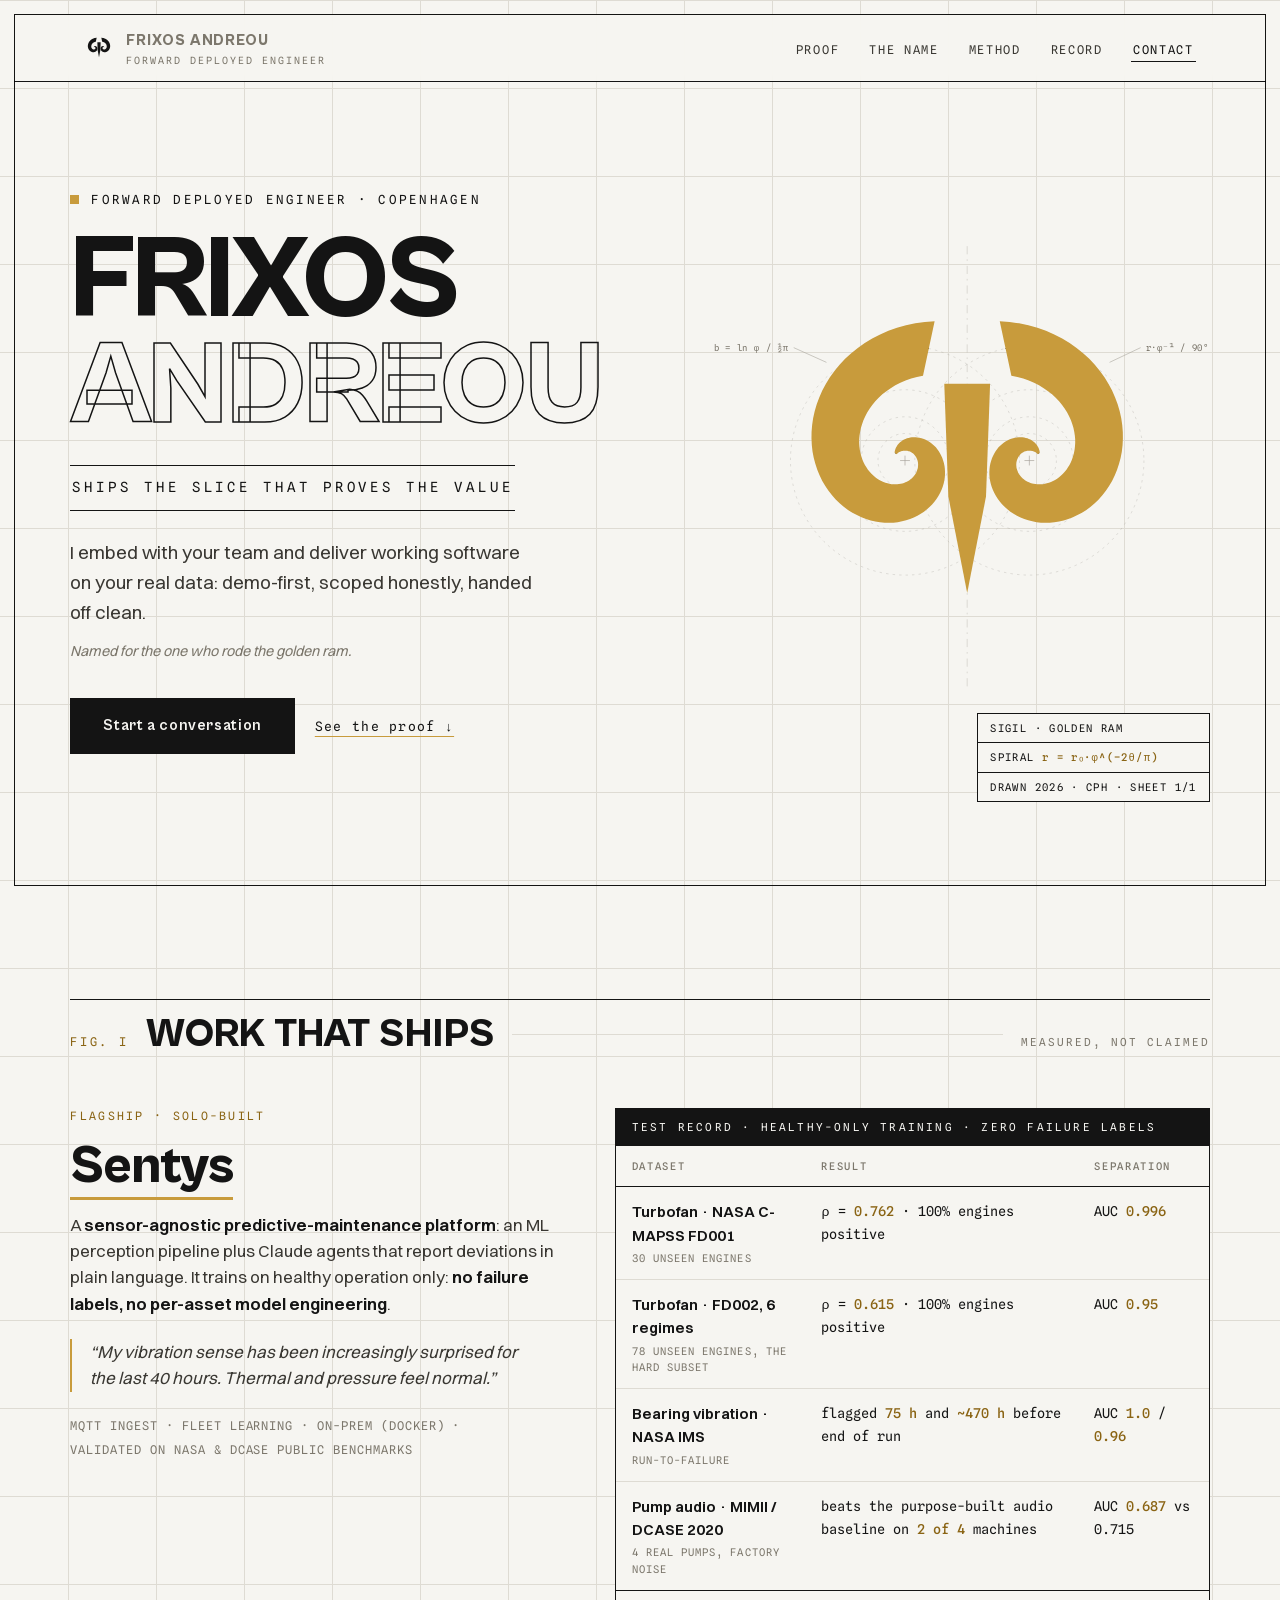
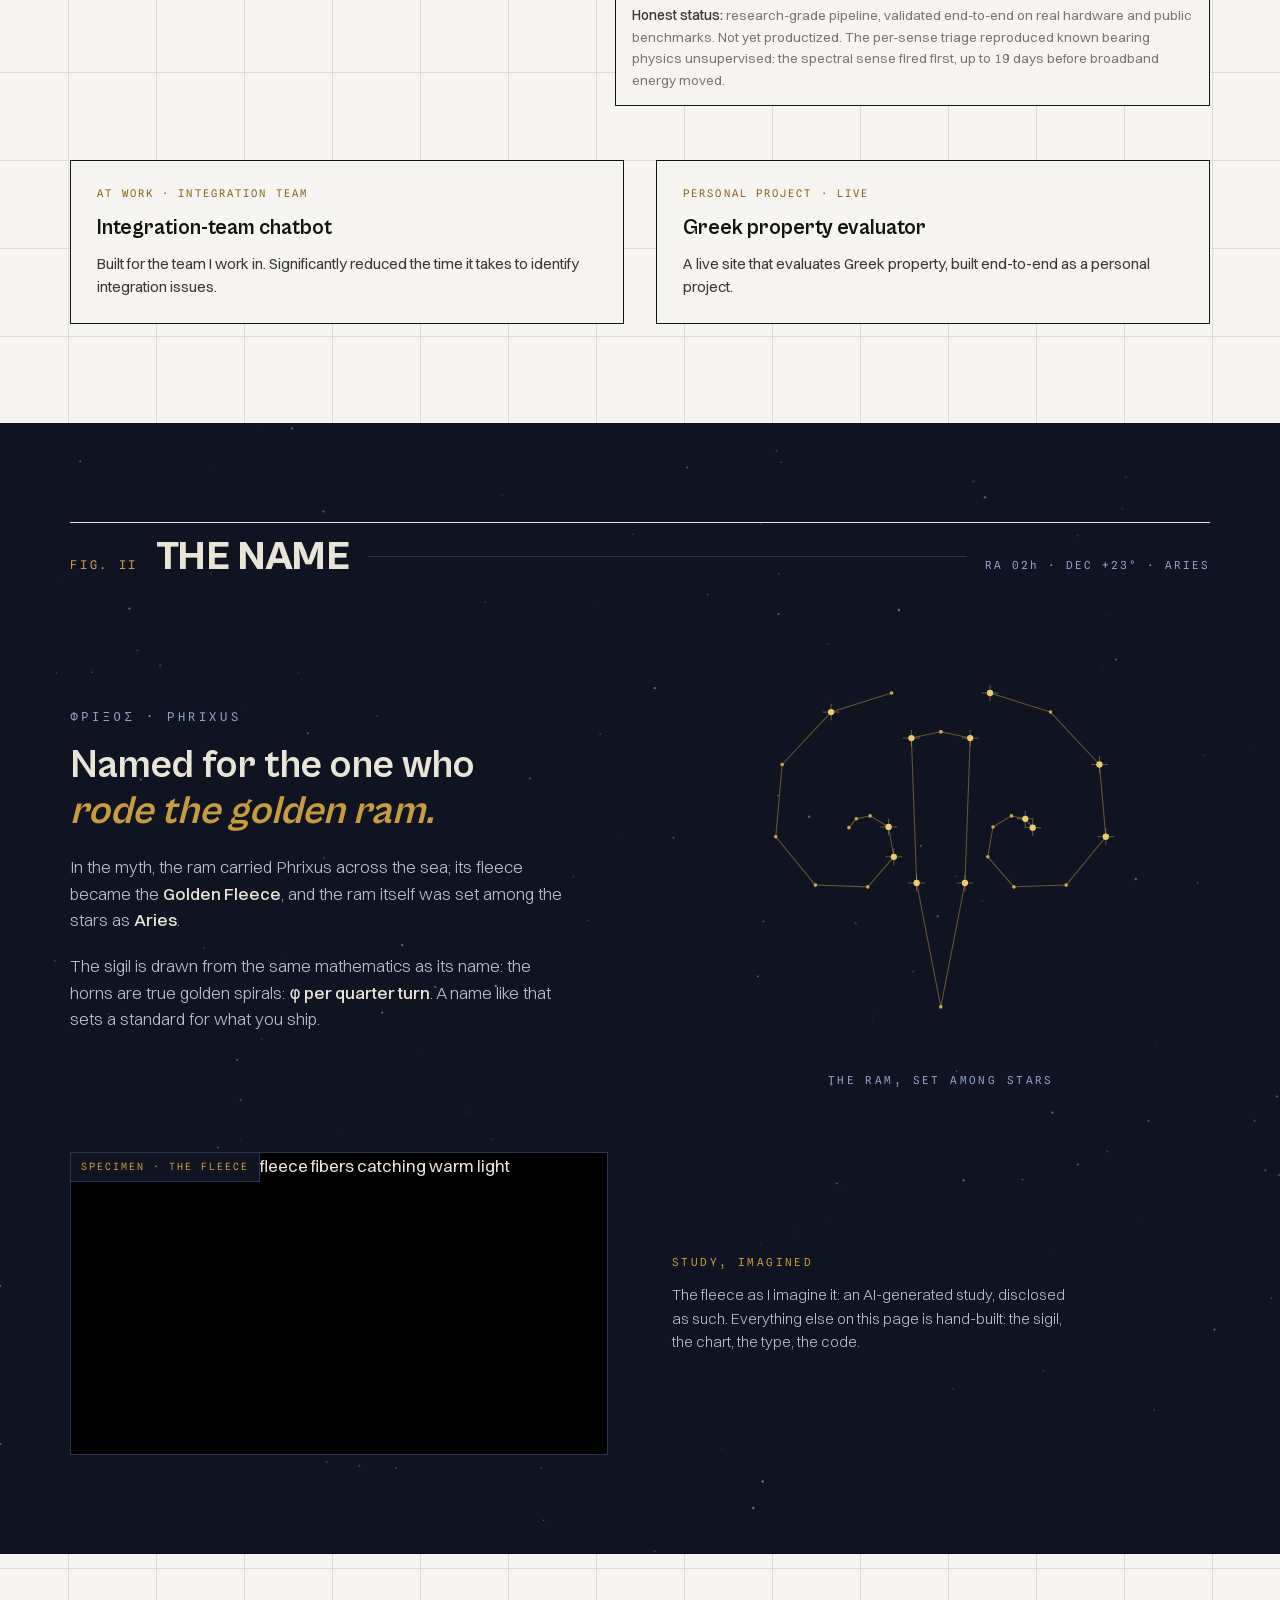
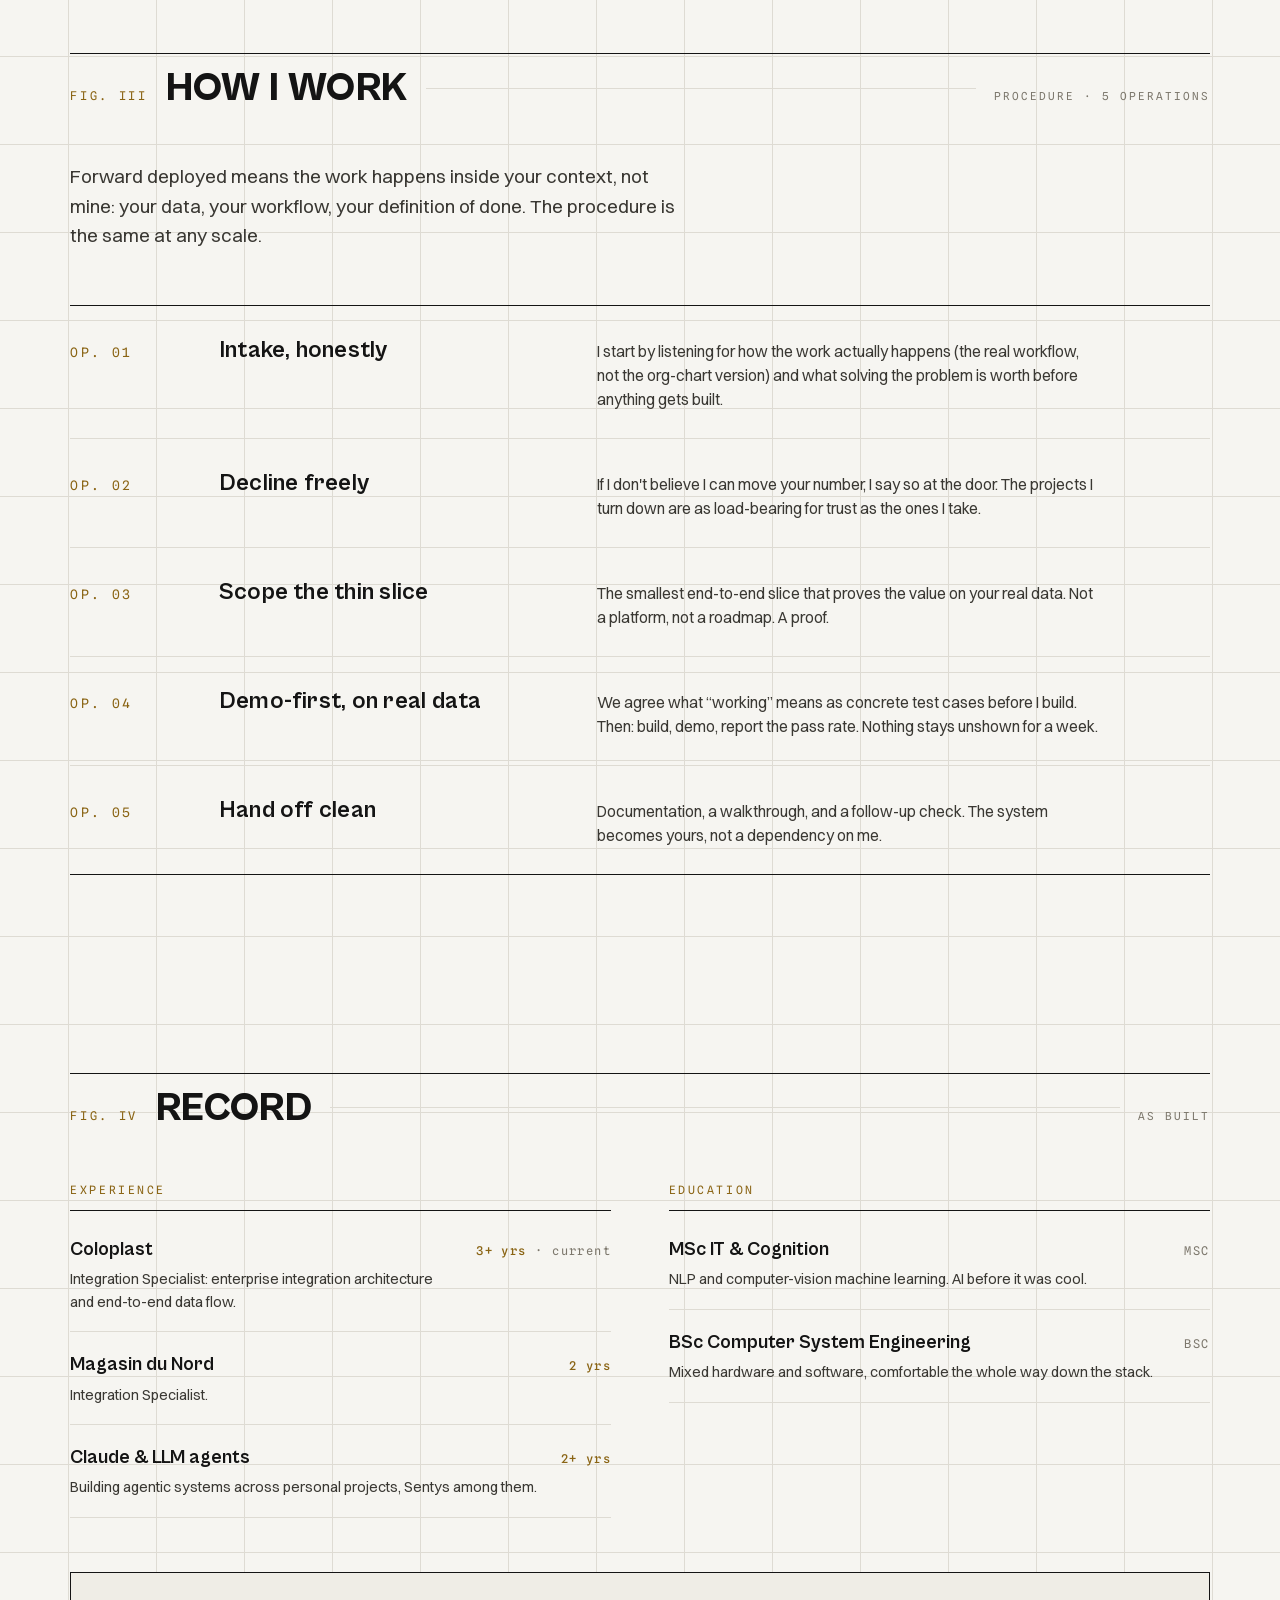
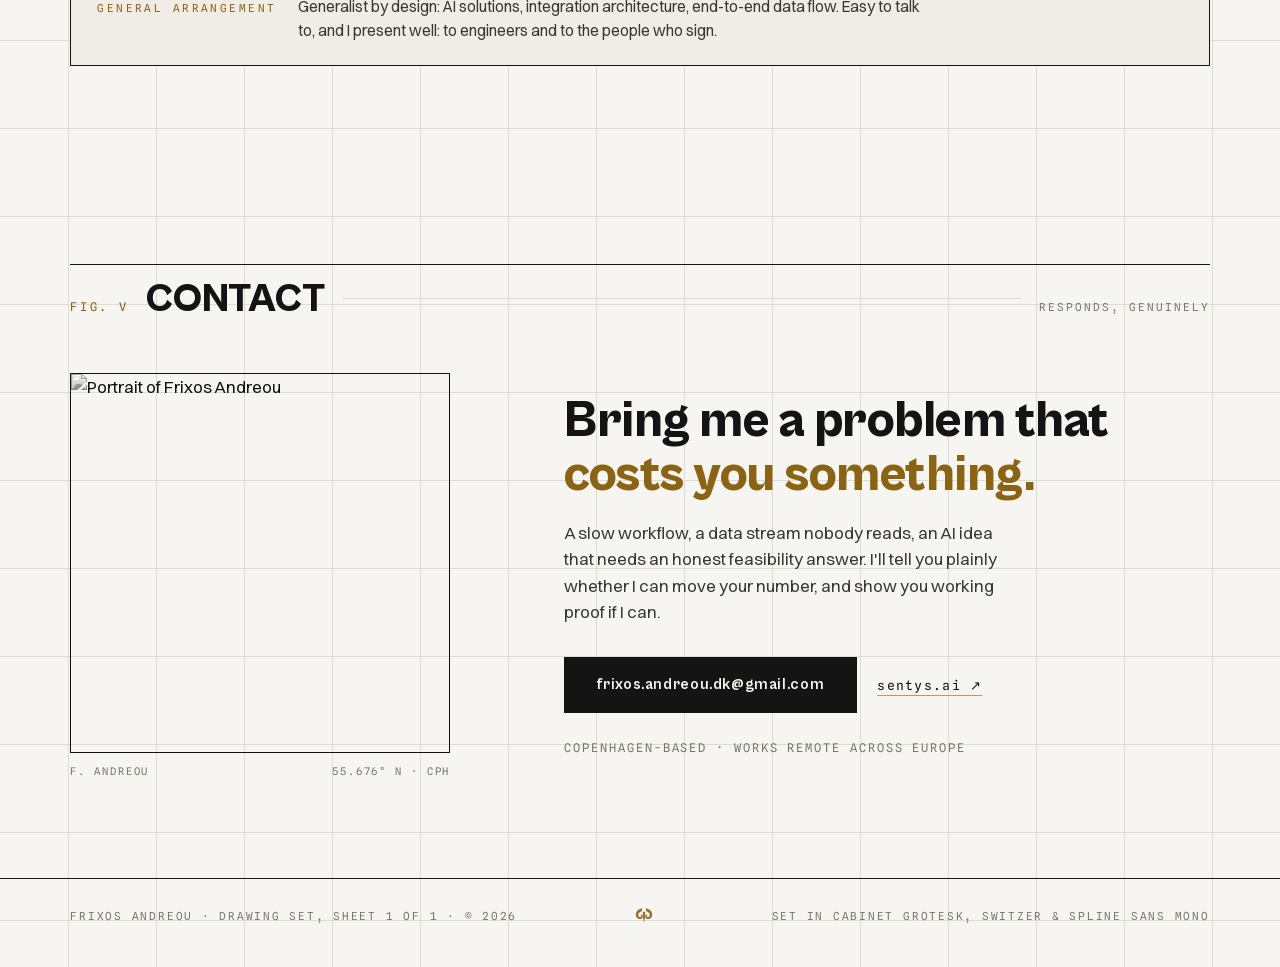
==== index.html @ 7e5d8ecc "Em-dash sweep (draftsman middots and real punctuation) + wordmark decode animation Name letters cycl" ====
<!doctype html>
<html lang="en">
<head>
<meta charset="utf-8">
<meta name="viewport" content="width=device-width, initial-scale=1">
<title>Frixos Andreou · Forward Deployed Engineer</title>
<meta name="description" content="Forward Deployed Engineer in Copenhagen. I embed with your team and ship the slice that proves the value: demo-first, on your real data. Builder of Sentys.">
<link rel="canonical" href="https://freakysauce.github.io/frixos-site-fable/">
<meta property="og:type" content="website">
<meta property="og:title" content="Frixos Andreou · Forward Deployed Engineer">
<meta property="og:description" content="I embed with your team and ship the slice that proves the value: demo-first, on your real data.">
<meta property="og:image" content="https://freakysauce.github.io/frixos-site-fable/assets/img/og.png">
<meta property="og:url" content="https://freakysauce.github.io/frixos-site-fable/">
<meta name="twitter:card" content="summary_large_image">
<meta name="theme-color" content="#F6F5F1">
<link rel="icon" href="favicon.svg" type="image/svg+xml">
<link rel="icon" href="favicon-32.png" sizes="32x32" type="image/png">
<link rel="apple-touch-icon" href="apple-touch-icon.png">
<link rel="preload" href="assets/fonts/CabinetGrotesk-Variable.woff2" as="font" type="font/woff2" crossorigin>
<link rel="preload" href="assets/fonts/Switzer-Variable.woff2" as="font" type="font/woff2" crossorigin>
<link rel="preload" href="assets/fonts/SplineSansMono-Regular.woff2" as="font" type="font/woff2" crossorigin>
<link rel="stylesheet" href="assets/css/main.css">
<script>document.documentElement.classList.add('js')</script>
<script type="application/ld+json">
{"@context":"https://schema.org","@type":"Person","name":"Frixos Andreou",
"jobTitle":"Forward Deployed Engineer","email":"mailto:frixos.andreou.dk@gmail.com",
"address":{"@type":"PostalAddress","addressLocality":"Copenhagen","addressCountry":"DK"},
"url":"https://freakysauce.github.io/frixos-site-fable/",
"sameAs":["https://sentys.ai"]}
</script>
</head>
<body class="grid-paper">
<div class="sheet-frame" aria-hidden="true"></div>

<header class="nav">
  <a class="lockup" href="#top" aria-label="Frixos Andreou, home">
    <svg viewBox="0 0 512 512" aria-hidden="true"><use href="#sigil-mark"/></svg>
    <span><b>FRIXOS ANDREOU</b><span>FORWARD DEPLOYED ENGINEER</span></span>
  </a>
  <nav aria-label="Sections">
    <ul>
      <li><a href="#proof">PROOF</a></li>
      <li><a href="#name">THE NAME</a></li>
      <li><a href="#method">METHOD</a></li>
      <li><a href="#record">RECORD</a></li>
      <li><a href="#contact">CONTACT</a></li>
    </ul>
  </nav>
</header>

<!-- reusable sigil symbol (paths injected by main.js; static fallback in noscript) -->
<svg width="0" height="0" style="position:absolute" aria-hidden="true">
  <defs><g id="sigil-mark" fill="currentColor"></g></defs>
</svg>

<main id="top">
  <!-- ============ PLATE 00 — TITLE SHEET ============ -->
  <section class="hero" aria-label="Introduction">
    <div>
      <p class="hero-eyebrow reveal"><span class="dot"></span>FORWARD DEPLOYED ENGINEER · COPENHAGEN</p>
      <h1><span class="reveal">Frixos</span><span class="outline reveal reveal-d1">Andreou</span></h1>
      <p class="tagline reveal reveal-d2">Ships the slice that proves the value</p>
      <p class="pos reveal reveal-d2">I embed with your team and deliver working software on your real data: demo-first, scoped honestly, handed off clean.</p>
      <p class="myth-line reveal reveal-d3">Named for the one who rode the golden ram.</p>
      <div class="cta-row reveal reveal-d3">
        <a class="btn" href="mailto:frixos.andreou.dk@gmail.com">Start a conversation</a>
        <a class="link-plain" href="#proof">See the proof ↓</a>
      </div>
    </div>
    <div class="hero-draw" aria-label="Construction drawing of the golden ram sigil">
      <svg id="hero-drawing" viewBox="-40 -20 592 572" role="img" aria-label="Golden ram sigil drawn from golden-ratio spirals"></svg>
      <noscript><img src="assets/brand/sigil.svg" alt="Golden ram sigil" style="width:70%;margin:0 auto;display:block"></noscript>
      <div class="titleblock" aria-hidden="true">
        <div>SIGIL · GOLDEN RAM</div>
        <div>SPIRAL <b>r = r₀·φ^(−2θ/π)</b></div>
        <div>DRAWN 2026 · CPH · SHEET 1/1</div>
      </div>
    </div>
  </section>

  <!-- ============ FIG I — PROOF ============ -->
  <section class="plate" id="proof" aria-labelledby="proof-h">
    <div class="plate-head">
      <span class="fig">FIG. I</span><h2 id="proof-h">Work that ships</h2>
      <span class="rule"></span><span class="sheetno">MEASURED, NOT CLAIMED</span>
    </div>
    <div class="case">
      <div class="reveal">
        <p class="case-kicker">FLAGSHIP · SOLO-BUILT</p>
        <p class="case-title"><a href="https://sentys.ai" rel="noopener">Sentys</a></p>
        <p class="case-desc">A <b>sensor-agnostic predictive-maintenance platform</b>: an ML perception pipeline plus Claude agents that report deviations in plain language. It trains on healthy operation only: <b>no failure labels, no per-asset model engineering</b>.</p>
        <p class="case-quote">“My vibration sense has been increasingly surprised for the last 40 hours. Thermal and pressure feel normal.”</p>
        <p class="case-meta">MQTT INGEST · FLEET LEARNING · ON-PREM (DOCKER) ·<br>VALIDATED ON NASA &amp; DCASE PUBLIC BENCHMARKS</p>
      </div>
      <div class="reveal reveal-d1">
        <div class="evidence-scroll">
        <figure class="evidence">
          <figcaption style="font-family:var(--mono);font-size:11px;letter-spacing:.2em;padding:10px 16px;background:var(--ink);color:var(--paper)">TEST RECORD · HEALTHY-ONLY TRAINING · ZERO FAILURE LABELS</figcaption>
          <table>
            <thead><tr><th scope="col">DATASET</th><th scope="col">RESULT</th><th scope="col">SEPARATION</th></tr></thead>
            <tbody>
              <tr>
                <td class="ds">Turbofan · NASA C-MAPSS FD001<small>30 UNSEEN ENGINES</small></td>
                <td class="num">ρ = <b>0.762</b> · 100% engines positive</td>
                <td class="num">AUC <b>0.996</b></td>
              </tr>
              <tr>
                <td class="ds">Turbofan · FD002, 6 regimes<small>78 UNSEEN ENGINES, THE HARD SUBSET</small></td>
                <td class="num">ρ = <b>0.615</b> · 100% engines positive</td>
                <td class="num">AUC <b>0.95</b></td>
              </tr>
              <tr>
                <td class="ds">Bearing vibration · NASA IMS<small>RUN-TO-FAILURE</small></td>
                <td class="num">flagged <b>75 h</b> and <b>~470 h</b> before end of run</td>
                <td class="num">AUC <b>1.0</b> / <b>0.96</b></td>
              </tr>
              <tr>
                <td class="ds">Pump audio · MIMII / DCASE 2020<small>4 REAL PUMPS, FACTORY NOISE</small></td>
                <td class="num">beats the purpose-built audio baseline on <b>2 of 4</b> machines</td>
                <td class="num">AUC <b>0.687</b> vs 0.715</td>
              </tr>
            </tbody>
          </table>
          <p class="evidence-foot"><b>Honest status:</b> research-grade pipeline, validated end-to-end on real hardware and public benchmarks. Not yet productized. The per-sense triage reproduced known bearing physics unsupervised: the spectral sense fired first, up to 19 days before broadband energy moved.</p>
        </figure>
        </div>
      </div>
    </div>
    <div class="proof-cards">
      <article class="pcard reveal">
        <p class="k">AT WORK · INTEGRATION TEAM</p>
        <h3>Integration-team chatbot</h3>
        <p>Built for the team I work in. Significantly reduced the time it takes to identify integration issues.</p>
      </article>
      <article class="pcard reveal reveal-d1">
        <p class="k">PERSONAL PROJECT · LIVE</p>
        <h3>Greek property evaluator</h3>
        <p>A live site that evaluates Greek property, built end-to-end as a personal project.</p>
      </article>
    </div>
  </section>

  <!-- ============ FIG II — THE NAME (dark plate) ============ -->
  <section class="plate plate-night" id="name" aria-labelledby="name-h">
    <div class="plate-head">
      <span class="fig">FIG. II</span><h2 id="name-h">The name</h2>
      <span class="rule"></span><span class="sheetno">RA 02h · DEC +23° · ARIES</span>
    </div>
    <div class="myth">
      <div class="myth-story reveal">
        <p class="gr">ΦΡΙΞΟΣ · PHRIXUS</p>
        <h3>Named for the one who <em>rode the golden ram.</em></h3>
        <p>In the myth, the ram carried Phrixus across the sea; its fleece became the <b>Golden Fleece</b>, and the ram itself was set among the stars as <b>Aries</b>.</p>
        <p>The sigil is drawn from the same mathematics as its name: the horns are true golden spirals: <b>φ per quarter turn</b>. A name like that sets a standard for what you ship.</p>
      </div>
      <div class="myth-chart reveal reveal-d1">
        <svg id="constellation" viewBox="0 56 512 404" role="img" aria-label="The ram sigil drawn as a constellation"></svg>
        <p class="cap">THE RAM, SET AMONG STARS</p>
      </div>
    </div>
    <div class="specimen">
      <div class="specimen-media reveal">
        <span class="tag">SPECIMEN · THE FLEECE</span>
        <img id="fleece-media" src="assets/img/fleece.webp" alt="Macro study of golden fleece fibers catching warm light" loading="lazy" width="1280" height="720">
      </div>
      <p class="specimen-note reveal reveal-d1"><span class="k">STUDY, IMAGINED</span>The fleece as I imagine it: an AI-generated study, disclosed as such. Everything else on this page is hand-built: the sigil, the chart, the type, the code.</p>
    </div>
  </section>

  <!-- ============ FIG III — METHOD ============ -->
  <section class="plate" id="method" aria-labelledby="method-h">
    <div class="plate-head">
      <span class="fig">FIG. III</span><h2 id="method-h">How I work</h2>
      <span class="rule"></span><span class="sheetno">PROCEDURE · 5 OPERATIONS</span>
    </div>
    <p class="method-intro reveal">Forward deployed means the work happens inside your context, not mine: your data, your workflow, your definition of done. The procedure is the same at any scale.</p>
    <ol class="steps">
      <li class="step reveal"><span class="no">OP. 01</span><h3>Intake, honestly</h3><p>I start by listening for how the work actually happens (the real workflow, not the org-chart version) and what solving the problem is worth before anything gets built.</p></li>
      <li class="step reveal"><span class="no">OP. 02</span><h3>Decline freely</h3><p>If I don't believe I can move your number, I say so at the door. The projects I turn down are as load-bearing for trust as the ones I take.</p></li>
      <li class="step reveal"><span class="no">OP. 03</span><h3>Scope the thin slice</h3><p>The smallest end-to-end slice that proves the value on your real data. Not a platform, not a roadmap. A proof.</p></li>
      <li class="step reveal"><span class="no">OP. 04</span><h3>Demo-first, on real data</h3><p>We agree what “working” means as concrete test cases before I build. Then: build, demo, report the pass rate. Nothing stays unshown for a week.</p></li>
      <li class="step reveal"><span class="no">OP. 05</span><h3>Hand off clean</h3><p>Documentation, a walkthrough, and a follow-up check. The system becomes yours, not a dependency on me.</p></li>
    </ol>
  </section>

  <!-- ============ FIG IV — RECORD ============ -->
  <section class="plate" id="record" aria-labelledby="record-h">
    <div class="plate-head">
      <span class="fig">FIG. IV</span><h2 id="record-h">Record</h2>
      <span class="rule"></span><span class="sheetno">AS BUILT</span>
    </div>
    <div class="record">
      <div class="rcol reveal">
        <p class="rhead">EXPERIENCE</p>
        <div class="rrow"><div><h3>Coloplast</h3><p>Integration Specialist: enterprise integration architecture and end-to-end data flow.</p></div><span class="when"><b>3+ yrs</b> · current</span></div>
        <div class="rrow"><div><h3>Magasin du Nord</h3><p>Integration Specialist.</p></div><span class="when"><b>2 yrs</b></span></div>
        <div class="rrow"><div><h3>Claude &amp; LLM agents</h3><p>Building agentic systems across personal projects, Sentys among them.</p></div><span class="when"><b>2+ yrs</b></span></div>
      </div>
      <div class="rcol reveal reveal-d1">
        <p class="rhead">EDUCATION</p>
        <div class="rrow"><div><h3>MSc IT &amp; Cognition</h3><p>NLP and computer-vision machine learning. AI before it was cool.</p></div><span class="when">MSC</span></div>
        <div class="rrow"><div><h3>BSc Computer System Engineering</h3><p>Mixed hardware and software, comfortable the whole way down the stack.</p></div><span class="when">BSC</span></div>
      </div>
    </div>
    <div class="strengths reveal">
      <span class="k">GENERAL ARRANGEMENT</span>
      <p>Generalist by design: AI solutions, integration architecture, end-to-end data flow. Easy to talk to, and I present well: to engineers and to the people who sign.</p>
    </div>
  </section>

  <!-- ============ FIG V — CONTACT ============ -->
  <section class="plate" id="contact" aria-labelledby="contact-h">
    <div class="plate-head">
      <span class="fig">FIG. V</span><h2 id="contact-h">Contact</h2>
      <span class="rule"></span><span class="sheetno">RESPONDS, GENUINELY</span>
    </div>
    <div class="contact">
      <div class="portrait reveal">
        <img src="assets/img/headshot.webp" alt="Portrait of Frixos Andreou" width="760" height="760">
        <p class="pcap"><span>F. ANDREOU</span><span>55.676° N · CPH</span></p>
      </div>
      <div class="contact-copy reveal reveal-d1">
        <h3>Bring me a problem that <em>costs you something.</em></h3>
        <p class="sub">A slow workflow, a data stream nobody reads, an AI idea that needs an honest feasibility answer. I'll tell you plainly whether I can move your number, and show you working proof if I can.</p>
        <div class="cta-row">
          <a class="btn" href="mailto:frixos.andreou.dk@gmail.com">frixos.andreou.dk@gmail.com</a>
          <a class="link-plain" href="https://sentys.ai" rel="noopener">sentys.ai ↗</a>
        </div>
        <p class="loc">COPENHAGEN-BASED · WORKS REMOTE ACROSS EUROPE</p>
      </div>
    </div>
  </section>
</main>

<footer>
  <p class="fm">FRIXOS ANDREOU · DRAWING SET, SHEET 1 OF 1 · © 2026</p>
  <svg viewBox="0 0 512 512" aria-hidden="true" style="color:var(--gold-deep)"><use href="#sigil-mark"/></svg>
  <p class="fm">SET IN CABINET GROTESK, SWITZER &amp; SPLINE SANS MONO</p>
</footer>

<script src="assets/js/main.js" defer></script>
</body>
</html>
---- assets/css/main.css ----
/* FRIXOS ANDREOU — drawing-set design system
   Paper/ink/gold. Cabinet Grotesk display, Switzer body, Spline Sans Mono data. */

@font-face{font-family:'Cabinet Grotesk';src:url('../fonts/CabinetGrotesk-Variable.woff2') format('woff2');font-weight:100 900;font-display:swap}
@font-face{font-family:'Switzer';src:url('../fonts/Switzer-Variable.woff2') format('woff2');font-weight:100 900;font-display:swap}
@font-face{font-family:'Spline Sans Mono';src:url('../fonts/SplineSansMono-Regular.woff2') format('woff2');font-weight:400;font-display:swap}
@font-face{font-family:'Spline Sans Mono';src:url('../fonts/SplineSansMono-Medium.woff2') format('woff2');font-weight:500;font-display:swap}

:root{
  --paper:#F6F5F1; --paper-2:#EFEDE6; --ink:#141414; --ink-2:#3A3833;
  --muted:#7C776C; --gold:#C89B3C; --gold-deep:#8A6414; --hair:#DEDBD3;
  --night:#0F1322; --night-2:#171D33; --starlight:#E8E4D8; --night-label:#8FA3C7;
  --mono:'Spline Sans Mono',ui-monospace,monospace;
  --disp:'Cabinet Grotesk',sans-serif;
  --body:'Switzer',system-ui,sans-serif;
  --frame:14px;
  --gutter:clamp(22px,5.5vw,96px);
}
*{margin:0;padding:0;box-sizing:border-box}
section[id]{scroll-margin-top:84px}
html{scroll-behavior:smooth}
@media (prefers-reduced-motion:reduce){html{scroll-behavior:auto}}
body{
  background:var(--paper);color:var(--ink);font-family:var(--body);
  font-size:17px;line-height:1.55;-webkit-font-smoothing:antialiased;
}
::selection{background:var(--gold);color:var(--ink)}
:focus-visible{outline:2px solid var(--gold-deep);outline-offset:3px}

/* drawing-sheet frame */
.sheet-frame{position:fixed;inset:var(--frame);border:1px solid var(--ink);pointer-events:none;z-index:60;mix-blend-mode:multiply}
@media (max-width:720px){:root{--frame:8px}}

/* drafting grid on paper */
.grid-paper{
  background-image:linear-gradient(var(--hair) 1px,transparent 1px),
                   linear-gradient(90deg,var(--hair) 1px,transparent 1px);
  background-size:88px 88px;background-position:center top;
}

/* ---------- nav ---------- */
.nav{
  position:fixed;top:var(--frame);left:var(--frame);right:var(--frame);z-index:50;
  display:flex;align-items:center;justify-content:space-between;
  padding:14px var(--gutter) 12px;
  background:color-mix(in srgb,var(--paper) 88%,transparent);
  backdrop-filter:blur(8px);border-bottom:1px solid var(--ink);
}
.nav .lockup{display:flex;align-items:center;gap:12px;text-decoration:none;color:var(--ink)}
.nav .lockup svg{width:30px;height:30px;flex:none}
.nav .lockup b{font-family:var(--disp);font-weight:800;font-size:15px;letter-spacing:.06em}
.nav .lockup span{font-family:var(--mono);font-size:10px;letter-spacing:.2em;color:var(--muted);display:block;margin-top:1px}
.nav ul{display:flex;gap:26px;list-style:none}
.nav ul a{font-family:var(--mono);font-size:12px;letter-spacing:.14em;text-decoration:none;color:var(--ink-2);padding:4px 2px;border-bottom:1px solid transparent}
.nav ul a:hover,.nav ul a:focus-visible{color:var(--ink);border-bottom-color:var(--gold)}
.nav ul a[aria-current="true"]{color:var(--ink);border-bottom-color:var(--ink)}
@media (max-width:880px){.nav ul{display:none}}

/* ---------- plates (sections) ---------- */
.plate{position:relative;padding:clamp(72px,11vh,120px) var(--gutter)}
.plate-head{display:flex;align-items:baseline;gap:18px;border-top:1px solid var(--ink);padding-top:14px;margin-bottom:clamp(36px,6vh,64px)}
.plate-head .fig{font-family:var(--mono);font-size:12px;letter-spacing:.22em;color:var(--gold-deep);white-space:nowrap}
.plate-head h2{font-family:var(--disp);font-weight:800;text-transform:uppercase;font-size:clamp(24px,3.4vw,40px);letter-spacing:.01em;line-height:1}
.plate-head .rule{flex:1;height:1px;background:var(--hair);align-self:center}
.plate-head .sheetno{font-family:var(--mono);font-size:11px;letter-spacing:.18em;color:var(--muted);white-space:nowrap}
@media (max-width:720px){.plate-head{flex-wrap:wrap;gap:10px}.plate-head .sheetno{display:none}}

/* ---------- hero ---------- */
.hero{min-height:100svh;display:grid;grid-template-columns:minmax(0,1.12fr) minmax(0,.88fr);align-items:center;
  padding:calc(70px + var(--frame)) var(--gutter) 40px;gap:clamp(16px,3vw,56px)}
.hero-eyebrow{font-family:var(--mono);font-size:clamp(10.5px,1.3vw,12.5px);letter-spacing:.18em;color:var(--ink);display:flex;gap:12px;align-items:center;flex-wrap:wrap}
.hero-eyebrow .dot{width:9px;height:9px;background:var(--gold);flex:none}
.hero h1{font-family:var(--disp);font-weight:800;text-transform:uppercase;
  font-size:clamp(54px,9.2vw,148px);line-height:.9;letter-spacing:-.015em;margin:20px 0 24px}
.hero h1>span{display:block}
.hero h1 .glyph{display:inline}
.hero h1 .glyph.cycling{color:var(--gold-deep);-webkit-text-stroke:0}
.hero h1 .outline{color:transparent;-webkit-text-stroke:1.5px var(--ink)}
@supports not (-webkit-text-stroke:1px black){.hero h1 .outline{color:var(--ink);opacity:.35}}
.hero .tagline{font-family:var(--mono);font-size:clamp(11px,1.15vw,14px);letter-spacing:.28em;text-transform:uppercase;
  border-top:1px solid var(--ink);border-bottom:1px solid var(--ink);padding:11px 2px;display:inline-block}
.hero .pos{margin-top:26px;font-size:clamp(16px,1.5vw,19px);line-height:1.6;max-width:42ch;color:var(--ink-2)}
.hero .myth-line{margin-top:12px;font-size:14.5px;font-style:italic;color:var(--muted)}
.hero .cta-row{margin-top:36px;display:flex;gap:20px;flex-wrap:wrap;align-items:center}
.btn{font-family:var(--disp);font-weight:700;font-size:15.5px;letter-spacing:.04em;text-decoration:none;
  padding:15px 32px;background:var(--ink);color:var(--paper);transition:background .2s,color .2s;border:1px solid var(--ink)}
.btn:hover,.btn:focus-visible{background:var(--gold);border-color:var(--gold);color:var(--ink)}
.link-plain{font-family:var(--mono);font-size:13px;letter-spacing:.1em;color:var(--ink);text-decoration:underline;text-underline-offset:5px;text-decoration-color:var(--gold)}
.link-plain:hover,.link-plain:focus-visible{text-decoration-thickness:2px}
.hero-draw{position:relative;height:min(74vh,660px)}
.hero-draw svg{width:100%;height:100%;overflow:visible}
.hero-draw .note{font-family:var(--mono);font-size:11px;fill:var(--muted);letter-spacing:.08em}
.titleblock{position:absolute;bottom:0;right:0;border:1px solid var(--ink);font-family:var(--mono);
  font-size:10.5px;letter-spacing:.13em;background:var(--paper)}
.titleblock div{padding:6px 12px;border-bottom:1px solid var(--ink)}
.titleblock div:last-child{border-bottom:0}
.titleblock b{font-weight:500;color:var(--gold-deep)}
@media (max-width:900px){
  .hero{grid-template-columns:1fr;grid-template-rows:auto auto;align-content:center;row-gap:8px;padding-top:calc(84px + var(--frame))}
  .hero-draw{order:-1;height:min(34svh,300px)}
  .titleblock{display:none}
  .hero h1{font-size:clamp(50px,13.5vw,84px)}
  .hero .cta-row{margin-top:28px}
}

/* ---------- proof / evidence ---------- */
.case{display:grid;grid-template-columns:minmax(0,.9fr) minmax(0,1.1fr);gap:clamp(28px,4.5vw,72px);align-items:start}
.case-title{font-family:var(--disp);font-weight:800;font-size:clamp(34px,4.2vw,54px);line-height:1;letter-spacing:-.01em}
.case-title a{color:inherit;text-decoration:none;border-bottom:3px solid var(--gold)}
.case-title a:hover,.case-title a:focus-visible{border-bottom-color:var(--ink)}
.case-kicker{font-family:var(--mono);font-size:11.5px;letter-spacing:.2em;color:var(--gold-deep);margin-bottom:14px}
.case-desc{margin-top:18px;color:var(--ink-2);max-width:52ch}
.case-desc b{color:var(--ink);font-weight:600}
.case-quote{margin-top:22px;padding-left:18px;border-left:2px solid var(--gold);font-style:italic;color:var(--ink-2);max-width:46ch}
.case-meta{margin-top:22px;font-family:var(--mono);font-size:12px;letter-spacing:.08em;color:var(--muted);line-height:2}
.evidence{border:1px solid var(--ink);background:var(--paper)}
.evidence caption{font-family:var(--mono);font-size:11px;letter-spacing:.2em;text-align:left;
  padding:10px 16px;border:1px solid var(--ink);border-bottom:0;background:var(--ink);color:var(--paper)}
.evidence table{width:100%;border-collapse:collapse;table-layout:fixed}
.evidence th:nth-child(1){width:32%}.evidence th:nth-child(2){width:46%}.evidence th:nth-child(3){width:22%}
.evidence th{font-family:var(--mono);font-weight:500;font-size:10.5px;letter-spacing:.16em;text-align:left;color:var(--muted);
  padding:12px 16px;border-bottom:1px solid var(--ink)}
.evidence td{padding:13px 16px;border-bottom:1px solid var(--hair);vertical-align:top}
.evidence tr:last-child td{border-bottom:0}
.evidence .ds{font-weight:600;font-size:15px}
.evidence .ds small{display:block;font-weight:400;font-family:var(--mono);font-size:10.5px;letter-spacing:.1em;color:var(--muted);margin-top:3px}
.evidence .num{font-family:var(--mono);font-size:13.5px;line-height:1.7}
.evidence .num b{font-weight:500;color:var(--gold-deep)}
.evidence-foot{font-size:13.5px;color:var(--muted);padding:14px 16px;border-top:1px solid var(--ink);line-height:1.6}
.evidence-foot b{color:var(--ink-2);font-weight:500}
.proof-cards{display:grid;grid-template-columns:1fr 1fr;gap:clamp(18px,2.5vw,32px);margin-top:clamp(40px,6vh,64px)}
.pcard{border:1px solid var(--ink);padding:24px 26px;background:var(--paper);transition:box-shadow .25s}
.pcard:hover{box-shadow:4px 4px 0 var(--gold)}
.pcard .k{font-family:var(--mono);font-size:10.5px;letter-spacing:.2em;color:var(--gold-deep)}
.pcard h3{font-family:var(--disp);font-weight:700;font-size:21px;margin:10px 0 8px}
.pcard p{font-size:15px;color:var(--ink-2)}
@media (max-width:900px){.case{grid-template-columns:minmax(0,1fr)}.proof-cards{grid-template-columns:minmax(0,1fr)}}
@media (max-width:720px){
  .evidence-scroll{overflow-x:auto;margin:0 calc(-1*var(--gutter));padding:0 var(--gutter)}
  .evidence{min-width:560px}
}

/* ---------- myth plate (dark) ---------- */
.plate-night{background:var(--night);color:var(--starlight);overflow:hidden}
.plate-night>.stars{position:absolute;inset:0;pointer-events:none}
.plate-night>*{position:relative}
.plate-night>.stars{position:absolute}
.plate-night .plate-head{border-top-color:var(--starlight)}
.plate-night .plate-head h2{color:var(--starlight)}
.plate-night .plate-head .fig{color:var(--gold)}
.plate-night .plate-head .rule{background:#2A3654}
.plate-night .plate-head .sheetno{color:var(--night-label)}
.myth{display:grid;grid-template-columns:minmax(0,1fr) minmax(0,1fr);gap:clamp(28px,5vw,80px);align-items:center}
.myth-story h3{font-family:var(--disp);font-weight:700;font-size:clamp(26px,3.2vw,40px);line-height:1.15;letter-spacing:0;max-width:18ch}
.myth-story h3 em{font-style:italic;color:var(--gold)}
.myth-story p{margin-top:20px;color:#B9BFCF;max-width:50ch;font-weight:300}
.myth-story p b{color:var(--starlight);font-weight:500}
.myth-story .gr{font-family:var(--mono);font-size:12px;letter-spacing:.3em;color:var(--night-label);margin-bottom:16px}
.myth-chart{position:relative}
.myth-chart svg{width:100%;height:auto;overflow:visible}
.myth-chart .cap{margin-top:10px;text-align:center;font-family:var(--mono);font-size:11px;letter-spacing:.22em;color:var(--night-label)}
.specimen{margin-top:clamp(40px,7vh,72px);display:grid;grid-template-columns:minmax(0,1fr) minmax(0,1fr);gap:clamp(28px,5vw,80px);align-items:center}
.specimen-media{position:relative;border:1px solid #2A3654;background:#000}
.specimen-media video,.specimen-media img{display:block;width:100%;height:auto}
.specimen-media .tag{position:absolute;top:0;left:0;font-family:var(--mono);font-size:10px;letter-spacing:.2em;
  background:var(--night);color:var(--gold);padding:6px 10px;border-right:1px solid #2A3654;border-bottom:1px solid #2A3654}
.specimen-note{font-size:15px;color:#B9BFCF;font-weight:300;max-width:44ch}
.specimen-note .k{font-family:var(--mono);font-size:11px;letter-spacing:.22em;color:var(--gold);display:block;margin-bottom:12px}
@media (max-width:900px){.myth,.specimen{grid-template-columns:minmax(0,1fr)}}

/* ---------- method ---------- */
.method-intro{max-width:56ch;color:var(--ink-2);margin-bottom:clamp(36px,6vh,60px);font-size:clamp(16px,1.5vw,19px)}
.steps{counter-reset:step;border-top:1px solid var(--ink)}
.step{display:grid;grid-template-columns:110px minmax(0,340px) minmax(0,1fr);gap:clamp(14px,3vw,48px);
  padding:26px 0;border-bottom:1px solid var(--hair);align-items:baseline}
.step:last-child{border-bottom:1px solid var(--ink)}
.step .no{font-family:var(--mono);font-size:13px;letter-spacing:.18em;color:var(--gold-deep)}
.step h3{font-family:var(--disp);font-weight:700;font-size:clamp(19px,2vw,24px);letter-spacing:.01em}
.step p{color:var(--ink-2);font-size:15.5px;max-width:56ch}
@media (max-width:820px){.step{grid-template-columns:64px 1fr;grid-template-rows:auto auto}.step p{grid-column:2}}

/* ---------- record ---------- */
.record{display:grid;grid-template-columns:1fr 1fr;gap:clamp(28px,4.5vw,72px)}
.rcol .rhead{font-family:var(--mono);font-size:11.5px;letter-spacing:.22em;color:var(--gold-deep);
  border-bottom:1px solid var(--ink);padding-bottom:10px;margin-bottom:6px}
.rrow{display:grid;grid-template-columns:minmax(0,1fr) auto;gap:16px;padding:18px 0;border-bottom:1px solid var(--hair);align-items:baseline}
.rrow h3{font-family:var(--disp);font-weight:700;font-size:19px}
.rrow p{font-size:14.5px;color:var(--ink-2);margin-top:4px}
.rrow .when{font-family:var(--mono);font-size:12px;letter-spacing:.12em;color:var(--muted);white-space:nowrap}
.rrow .when b{color:var(--gold-deep);font-weight:500}
.strengths{margin-top:clamp(36px,6vh,56px);border:1px solid var(--ink);padding:22px 26px;display:flex;gap:22px;align-items:baseline;flex-wrap:wrap;background:var(--paper-2)}
.strengths .k{font-family:var(--mono);font-size:11px;letter-spacing:.22em;color:var(--gold-deep);white-space:nowrap}
.strengths p{font-size:15.5px;color:var(--ink-2);max-width:70ch}
@media (max-width:820px){.record{grid-template-columns:minmax(0,1fr)}}

/* ---------- contact ---------- */
.contact{display:grid;grid-template-columns:minmax(0,.8fr) minmax(0,1.2fr);gap:clamp(28px,5vw,80px);align-items:center}
.portrait{position:relative;max-width:380px}
.portrait img{display:block;width:100%;height:auto;filter:grayscale(1) contrast(1.02);border:1px solid var(--ink)}
.portrait .pcap{font-family:var(--mono);font-size:10.5px;letter-spacing:.18em;color:var(--muted);margin-top:10px;display:flex;justify-content:space-between}
.contact-copy h3{font-family:var(--disp);font-weight:800;font-size:clamp(30px,4vw,52px);line-height:1.05;letter-spacing:-.01em;max-width:16ch}
.contact-copy h3 em{font-style:normal;color:var(--gold-deep)}
.contact-copy .sub{margin-top:18px;color:var(--ink-2);max-width:46ch}
.contact-copy .cta-row{margin-top:32px;display:flex;gap:20px;align-items:center;flex-wrap:wrap}
.contact-copy .loc{margin-top:26px;font-family:var(--mono);font-size:12px;letter-spacing:.16em;color:var(--muted)}
@media (max-width:820px){.contact{grid-template-columns:minmax(0,1fr)}.portrait{max-width:300px}}

/* ---------- footer ---------- */
footer{border-top:1px solid var(--ink);padding:26px var(--gutter) calc(26px + var(--frame));
  display:flex;justify-content:space-between;gap:18px;flex-wrap:wrap;align-items:center}
footer .fm{font-family:var(--mono);font-size:11px;letter-spacing:.16em;color:var(--muted)}
footer .fm a{color:inherit}
footer svg{width:22px;height:22px;opacity:.9}

/* ---------- reveals (JS-gated: content never hides without JS) ---------- */
@media (prefers-reduced-motion:no-preference){
  .js .reveal{opacity:0;transform:translateY(18px);transition:opacity .7s cubic-bezier(.2,.6,.2,1),transform .7s cubic-bezier(.2,.6,.2,1)}
  .js .reveal.in{opacity:1;transform:none}
  .js .reveal-d1{transition-delay:.08s}.js .reveal-d2{transition-delay:.16s}.js .reveal-d3{transition-delay:.24s}
}
/* deterministic screenshot mode (?snap): final state, no motion */
.snap *{transition:none !important;animation:none !important}
.snap .reveal{opacity:1 !important;transform:none !important}

/* small-screen typography discipline */
@media (max-width:480px){
  .hero .tagline{letter-spacing:.16em;font-size:10.5px}
  .hero-eyebrow{letter-spacing:.14em}
  .hero-draw .note{display:none}
  .nav .lockup span span{display:none}
}
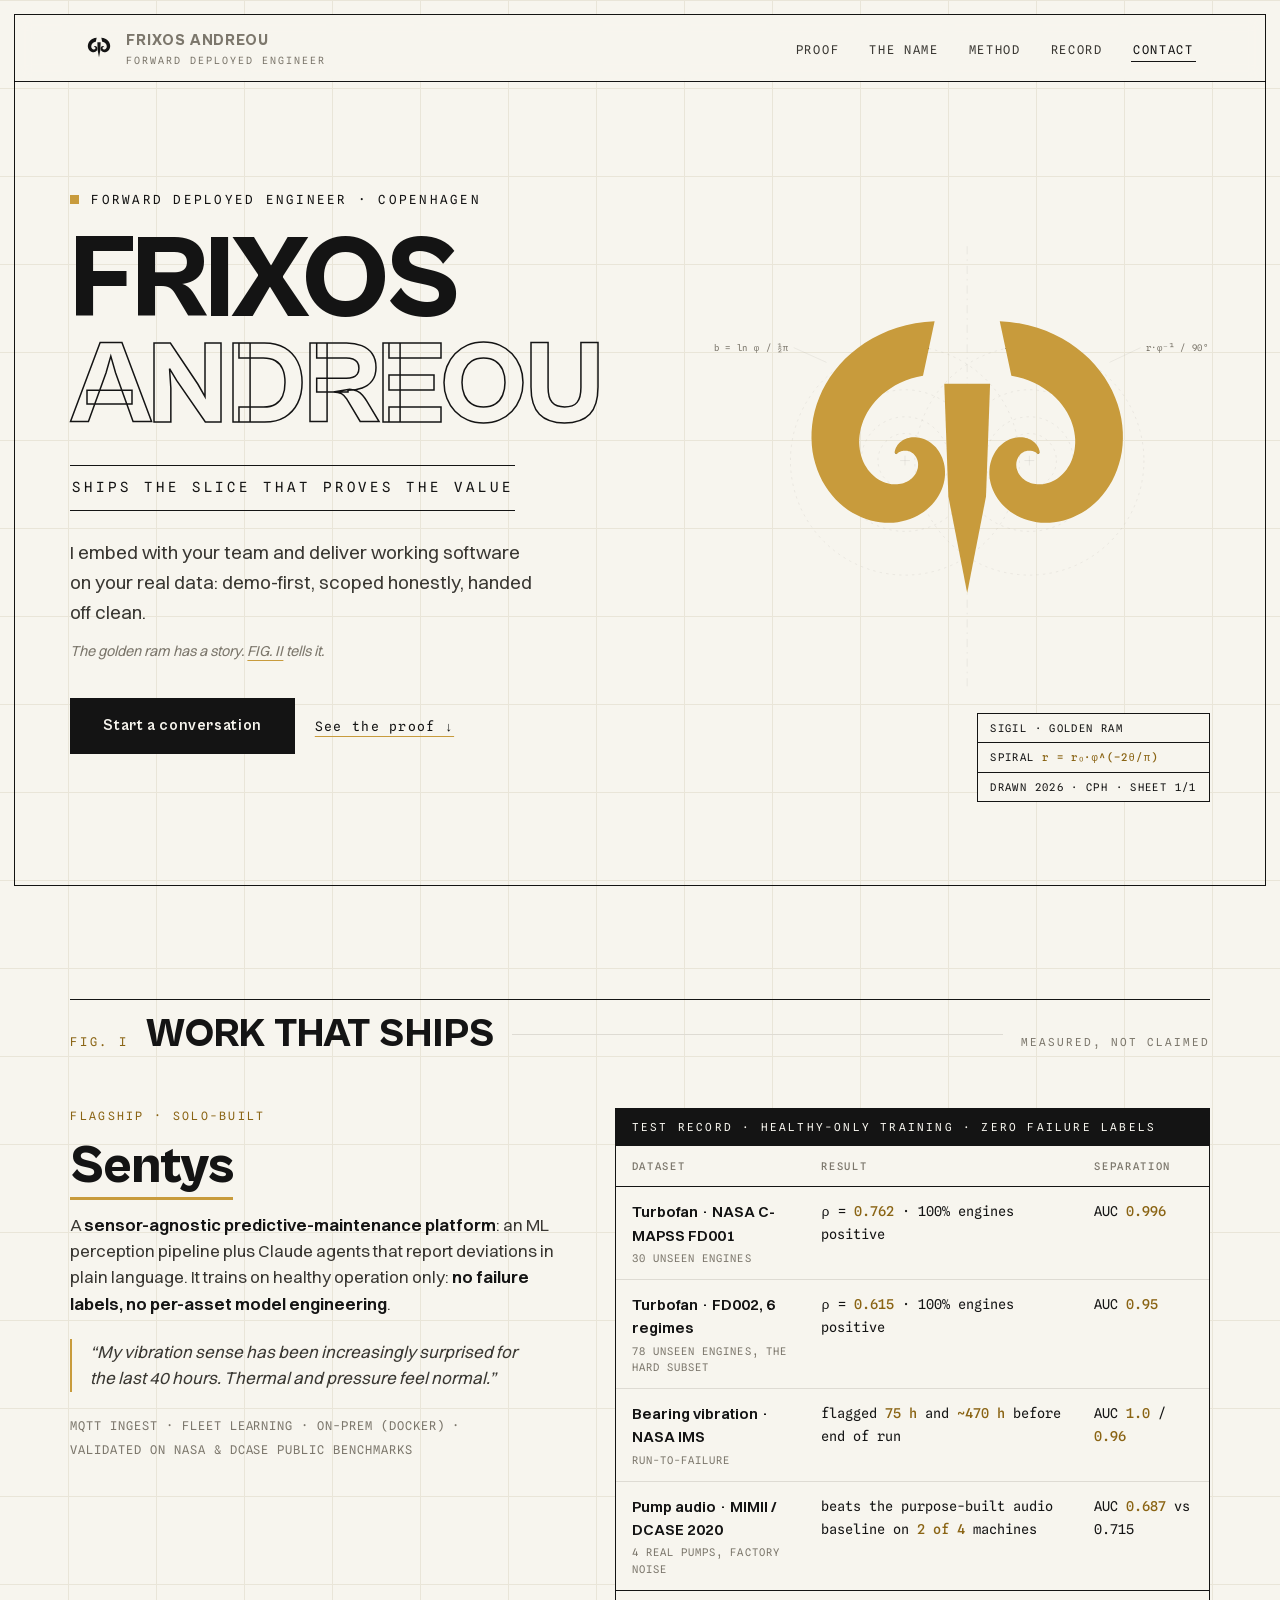
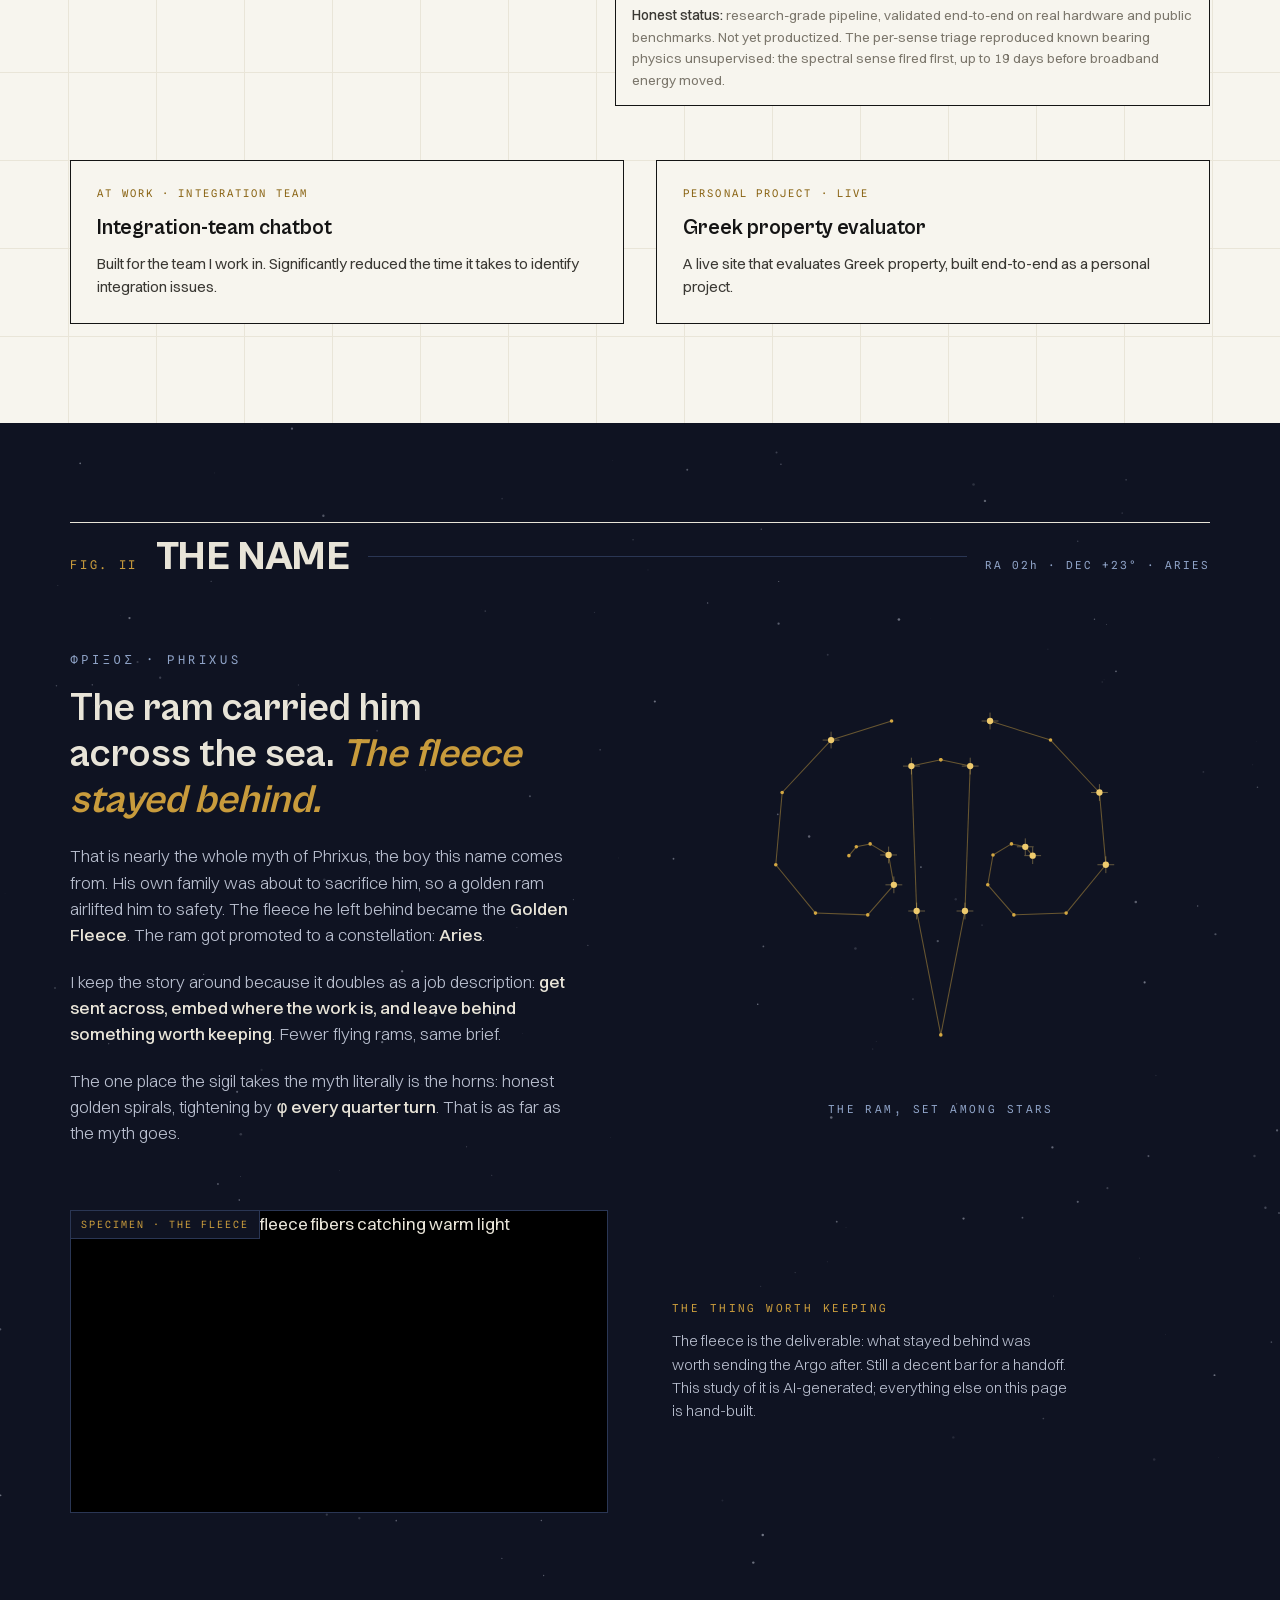
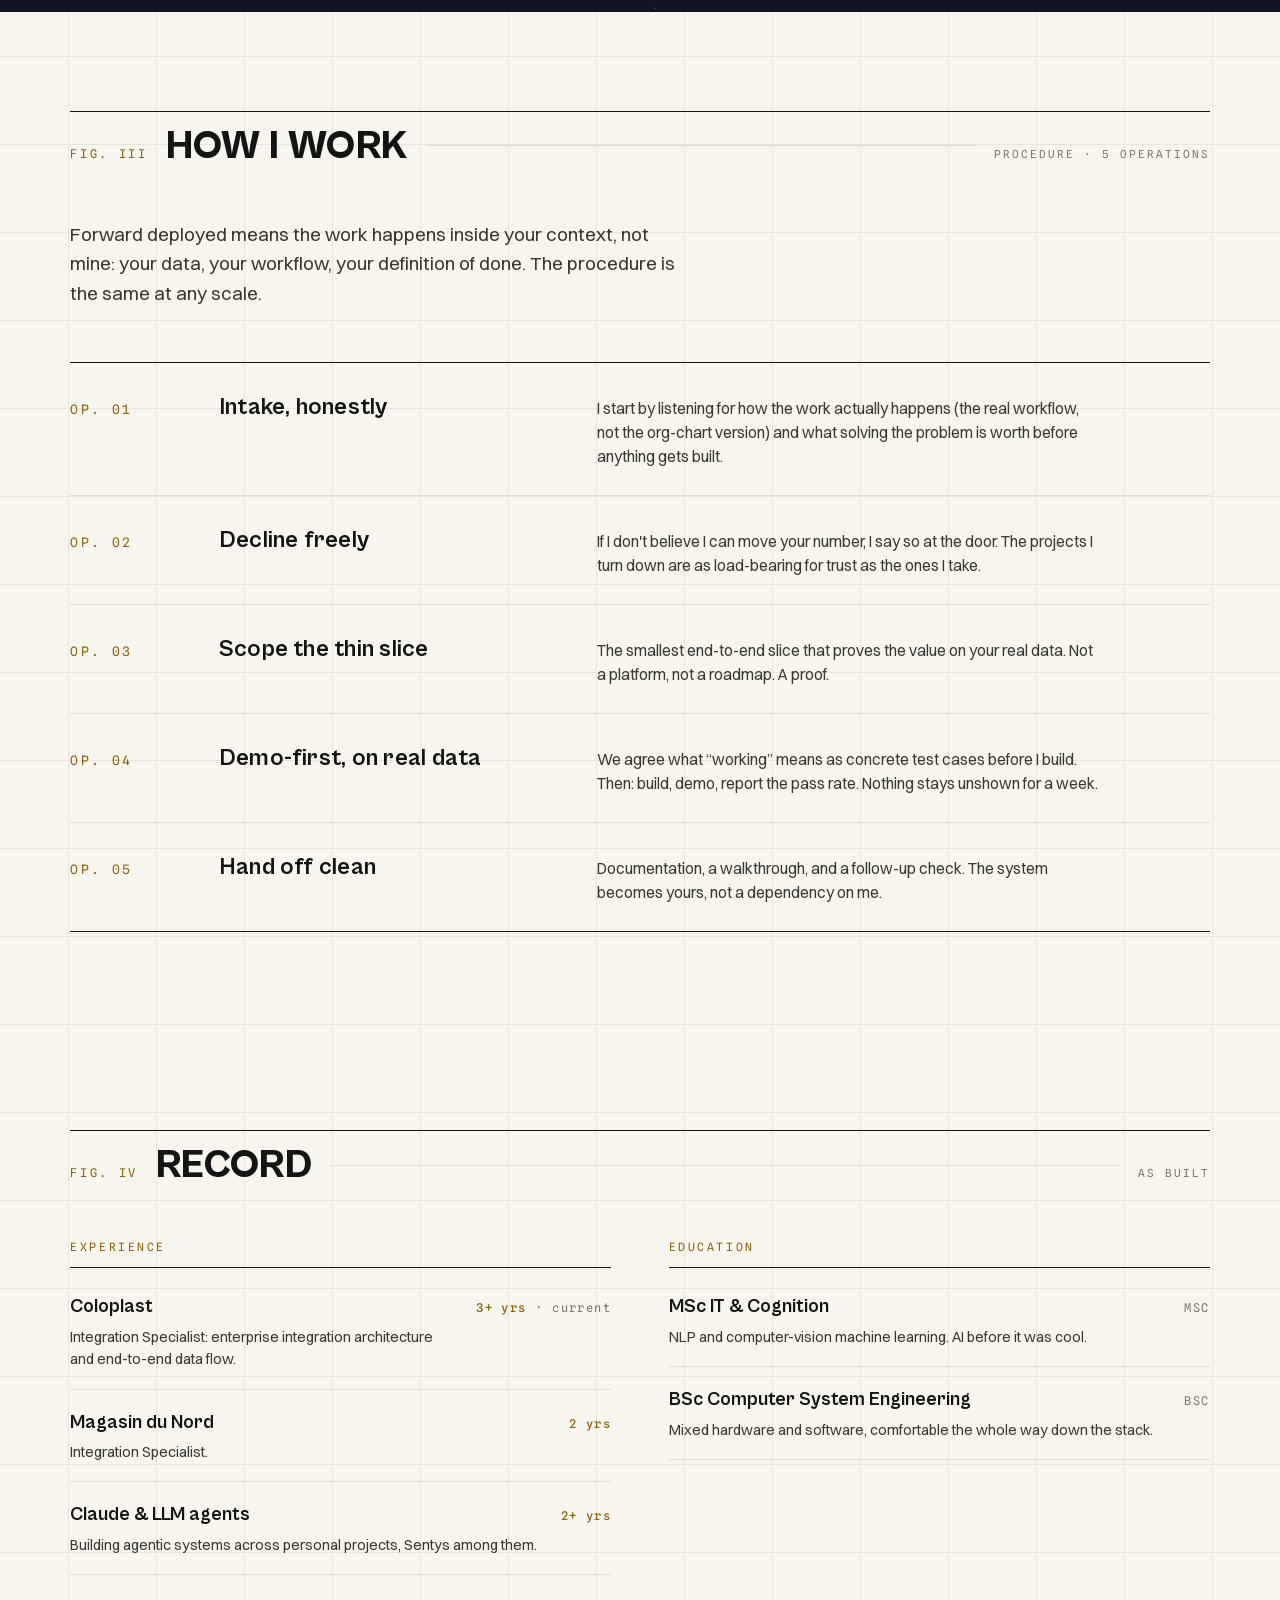
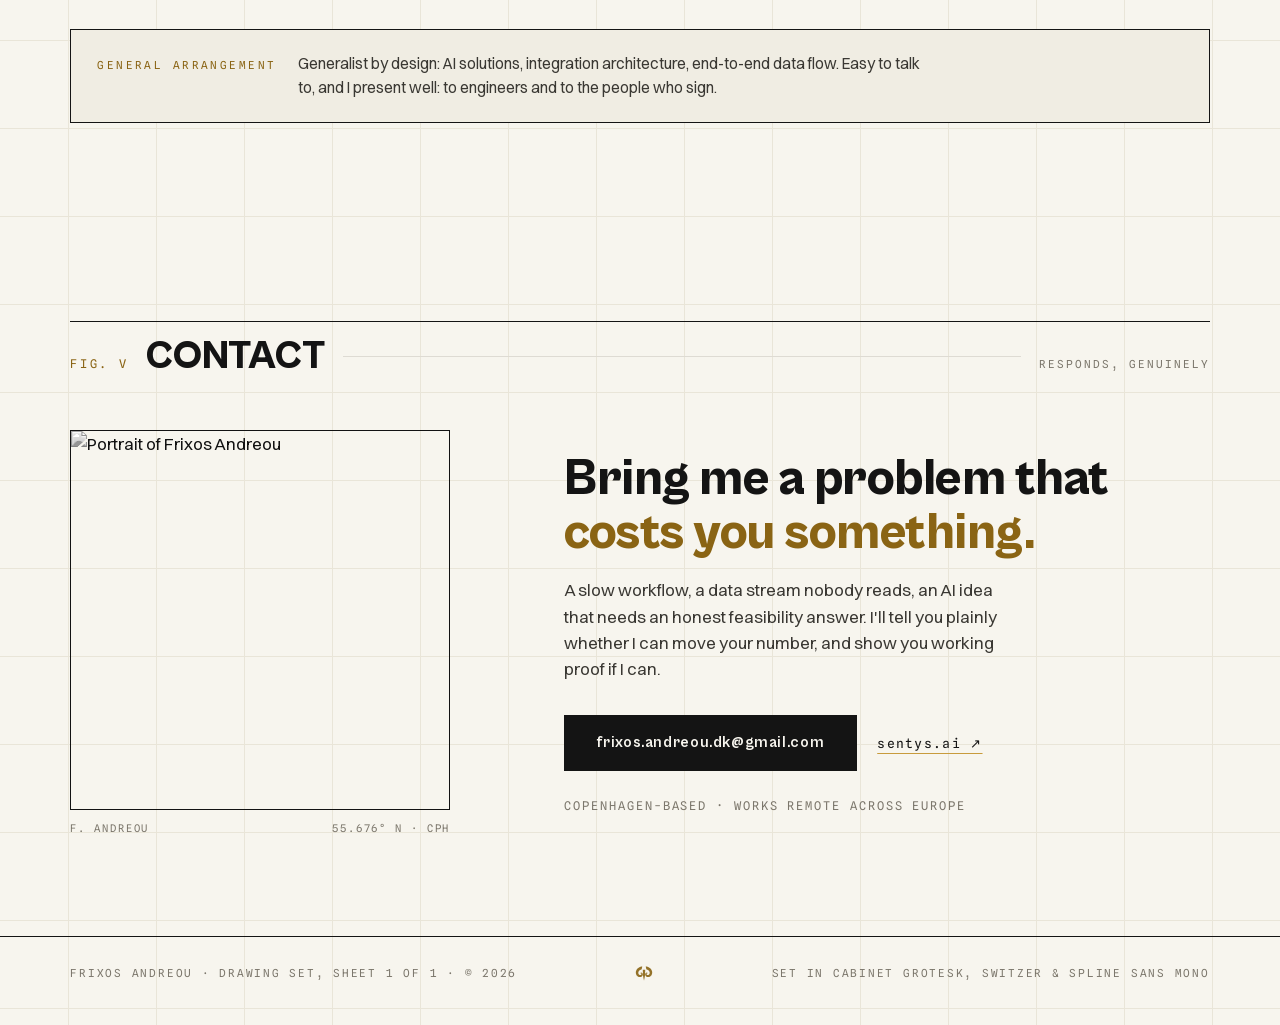
==== commit 7ae7f381: "Polish pass: FIG. II copy, mobile sheet-index nav, copy-email, 404 - FIG. II: rework myth paragraphs" ====
--- a/index.html
+++ b/index.html
@@ -38,12 +38,13 @@
     <span><b>FRIXOS ANDREOU</b><span>FORWARD DEPLOYED ENGINEER</span></span>
   </a>
   <nav aria-label="Sections">
-    <ul>
-      <li><a href="#proof">PROOF</a></li>
-      <li><a href="#name">THE NAME</a></li>
-      <li><a href="#method">METHOD</a></li>
-      <li><a href="#record">RECORD</a></li>
-      <li><a href="#contact">CONTACT</a></li>
+    <button class="nav-toggle" aria-expanded="false" aria-controls="nav-menu">INDEX<span class="x" aria-hidden="true"></span></button>
+    <ul id="nav-menu">
+      <li><a href="#proof"><span class="figno">FIG. I</span>PROOF</a></li>
+      <li><a href="#name"><span class="figno">FIG. II</span>THE NAME</a></li>
+      <li><a href="#method"><span class="figno">FIG. III</span>METHOD</a></li>
+      <li><a href="#record"><span class="figno">FIG. IV</span>RECORD</a></li>
+      <li><a href="#contact"><span class="figno">FIG. V</span>CONTACT</a></li>
     </ul>
   </nav>
 </header>
@@ -61,7 +62,7 @@
       <h1><span class="reveal">Frixos</span><span class="outline reveal reveal-d1">Andreou</span></h1>
       <p class="tagline reveal reveal-d2">Ships the slice that proves the value</p>
       <p class="pos reveal reveal-d2">I embed with your team and deliver working software on your real data: demo-first, scoped honestly, handed off clean.</p>
-      <p class="myth-line reveal reveal-d3">Named for the one who rode the golden ram.</p>
+      <p class="myth-line reveal reveal-d3">The golden ram has a story. <a href="#name">FIG. II</a> tells it.</p>
       <div class="cta-row reveal reveal-d3">
         <a class="btn" href="mailto:frixos.andreou.dk@gmail.com">Start a conversation</a>
         <a class="link-plain" href="#proof">See the proof ↓</a>
@@ -149,9 +150,10 @@
     <div class="myth">
       <div class="myth-story reveal">
         <p class="gr">ΦΡΙΞΟΣ · PHRIXUS</p>
-        <h3>Named for the one who <em>rode the golden ram.</em></h3>
-        <p>In the myth, the ram carried Phrixus across the sea; its fleece became the <b>Golden Fleece</b>, and the ram itself was set among the stars as <b>Aries</b>.</p>
-        <p>The sigil is drawn from the same mathematics as its name: the horns are true golden spirals: <b>φ per quarter turn</b>. A name like that sets a standard for what you ship.</p>
+        <h3>The ram carried him across the sea. <em>The fleece stayed behind.</em></h3>
+        <p>That is nearly the whole myth of Phrixus, the boy this name comes from. His own family was about to sacrifice him, so a golden ram airlifted him to safety. The fleece he left behind became the <b>Golden Fleece</b>. The ram got promoted to a constellation: <b>Aries</b>.</p>
+        <p>I keep the story around because it doubles as a job description: <b>get sent across, embed where the work is, and leave behind something worth keeping</b>. Fewer flying rams, same brief.</p>
+        <p>The one place the sigil takes the myth literally is the horns: honest golden spirals, tightening by <b>φ every quarter turn</b>. That is as far as the myth goes.</p>
       </div>
       <div class="myth-chart reveal reveal-d1">
         <svg id="constellation" viewBox="0 56 512 404" role="img" aria-label="The ram sigil drawn as a constellation"></svg>
@@ -163,7 +165,7 @@
         <span class="tag">SPECIMEN · THE FLEECE</span>
         <img id="fleece-media" src="assets/img/fleece.webp" alt="Macro study of golden fleece fibers catching warm light" loading="lazy" width="1280" height="720">
       </div>
-      <p class="specimen-note reveal reveal-d1"><span class="k">STUDY, IMAGINED</span>The fleece as I imagine it: an AI-generated study, disclosed as such. Everything else on this page is hand-built: the sigil, the chart, the type, the code.</p>
+      <p class="specimen-note reveal reveal-d1"><span class="k">THE THING WORTH KEEPING</span>The fleece is the deliverable: what stayed behind was worth sending the Argo after. Still a decent bar for a handoff. This study of it is AI-generated; everything else on this page is hand-built.</p>
     </div>
   </section>
 
--- a/assets/css/main.css
+++ b/assets/css/main.css
@@ -7,7 +7,7 @@
 @font-face{font-family:'Spline Sans Mono';src:url('../fonts/SplineSansMono-Medium.woff2') format('woff2');font-weight:500;font-display:swap}
 
 :root{
-  --paper:#F6F5F1; --paper-2:#EFEDE6; --ink:#141414; --ink-2:#3A3833;
+  --paper:#F7F5EE; --paper-2:#F0EDE3; --grid:#E9E5D8; --ink:#141414; --ink-2:#3A3833;
   --muted:#7C776C; --gold:#C89B3C; --gold-deep:#8A6414; --hair:#DEDBD3;
   --night:#0F1322; --night-2:#171D33; --starlight:#E8E4D8; --night-label:#8FA3C7;
   --mono:'Spline Sans Mono',ui-monospace,monospace;
@@ -33,8 +33,8 @@
 
 /* drafting grid on paper */
 .grid-paper{
-  background-image:linear-gradient(var(--hair) 1px,transparent 1px),
-                   linear-gradient(90deg,var(--hair) 1px,transparent 1px);
+  background-image:linear-gradient(var(--grid) 1px,transparent 1px),
+                   linear-gradient(90deg,var(--grid) 1px,transparent 1px);
   background-size:88px 88px;background-position:center top;
 }
 
@@ -54,7 +54,40 @@
 .nav ul a{font-family:var(--mono);font-size:12px;letter-spacing:.14em;text-decoration:none;color:var(--ink-2);padding:4px 2px;border-bottom:1px solid transparent}
 .nav ul a:hover,.nav ul a:focus-visible{color:var(--ink);border-bottom-color:var(--gold)}
 .nav ul a[aria-current="true"]{color:var(--ink);border-bottom-color:var(--ink)}
-@media (max-width:880px){.nav ul{display:none}}
+.nav ul .figno{display:none}
+
+/* sheet-index disclosure (≤880px) */
+.nav-toggle{display:none;font-family:var(--mono);font-size:11px;letter-spacing:.18em;color:var(--ink);
+  background:transparent;border:1px solid var(--ink);padding:9px 13px;cursor:pointer;
+  align-items:center;gap:10px;transition:background .2s,color .2s}
+.nav-toggle:hover{background:var(--ink);color:var(--paper)}
+.nav-toggle .x{position:relative;width:9px;height:9px;flex:none;transition:transform .25s}
+.nav-toggle .x::before,.nav-toggle .x::after{content:'';position:absolute;background:currentColor}
+.nav-toggle .x::before{left:0;right:0;top:4px;height:1px}
+.nav-toggle .x::after{top:0;bottom:0;left:4px;width:1px}
+.nav.open .nav-toggle .x{transform:rotate(45deg)}
+@media (max-width:880px){
+  .js .nav-toggle{display:inline-flex}
+  .js .nav ul{display:none}
+  .js .nav.open ul{
+    display:block;position:absolute;top:100%;left:0;right:0;
+    background:var(--paper);border-bottom:1px solid var(--ink);
+  }
+  .js .nav.open ul li+li{border-top:1px solid var(--hair)}
+  .js .nav.open ul a{
+    display:flex;align-items:baseline;gap:14px;padding:15px var(--gutter);
+    font-size:12.5px;border-bottom:0
+  }
+  .js .nav.open ul a::after{content:'';flex:1;border-bottom:1px dotted var(--hair);transform:translateY(-3px)}
+  .js .nav.open ul .figno{display:inline;font-size:10.5px;letter-spacing:.18em;color:var(--gold-deep);min-width:68px}
+  .js .nav.open ul a[aria-current="true"]{background:var(--paper-2);color:var(--ink)}
+  @media (prefers-reduced-motion:no-preference){
+    .js .nav.open ul{animation:navdrop .22s cubic-bezier(.2,.6,.2,1) both}
+  }
+  /* no JS: keep every section reachable as a wrapped inline list */
+  html:not(.js) .nav ul{flex-wrap:wrap;gap:10px 18px;justify-content:flex-end}
+}
+@keyframes navdrop{from{opacity:0;transform:translateY(-6px)}}
 
 /* ---------- plates (sections) ---------- */
 .plate{position:relative;padding:clamp(72px,11vh,120px) var(--gutter)}
@@ -73,14 +106,15 @@
 .hero h1{font-family:var(--disp);font-weight:800;text-transform:uppercase;
   font-size:clamp(54px,9.2vw,148px);line-height:.9;letter-spacing:-.015em;margin:20px 0 24px}
 .hero h1>span{display:block}
-.hero h1 .glyph{display:inline}
-.hero h1 .glyph.cycling{color:var(--gold-deep);-webkit-text-stroke:0}
+.hero h1 .cycling{color:var(--gold-deep);-webkit-text-stroke:0}
 .hero h1 .outline{color:transparent;-webkit-text-stroke:1.5px var(--ink)}
 @supports not (-webkit-text-stroke:1px black){.hero h1 .outline{color:var(--ink);opacity:.35}}
 .hero .tagline{font-family:var(--mono);font-size:clamp(11px,1.15vw,14px);letter-spacing:.28em;text-transform:uppercase;
   border-top:1px solid var(--ink);border-bottom:1px solid var(--ink);padding:11px 2px;display:inline-block}
 .hero .pos{margin-top:26px;font-size:clamp(16px,1.5vw,19px);line-height:1.6;max-width:42ch;color:var(--ink-2)}
 .hero .myth-line{margin-top:12px;font-size:14.5px;font-style:italic;color:var(--muted)}
+.hero .myth-line a{color:inherit;text-decoration:underline;text-decoration-color:var(--gold);text-underline-offset:4px}
+.hero .myth-line a:hover,.hero .myth-line a:focus-visible{color:var(--ink)}
 .hero .cta-row{margin-top:36px;display:flex;gap:20px;flex-wrap:wrap;align-items:center}
 .btn{font-family:var(--disp);font-weight:700;font-size:15.5px;letter-spacing:.04em;text-decoration:none;
   padding:15px 32px;background:var(--ink);color:var(--paper);transition:background .2s,color .2s;border:1px solid var(--ink)}
@@ -203,6 +237,8 @@
 .contact-copy .sub{margin-top:18px;color:var(--ink-2);max-width:46ch}
 .contact-copy .cta-row{margin-top:32px;display:flex;gap:20px;align-items:center;flex-wrap:wrap}
 .contact-copy .loc{margin-top:26px;font-family:var(--mono);font-size:12px;letter-spacing:.16em;color:var(--muted)}
+.copied{font-family:var(--mono);font-size:11px;letter-spacing:.16em;color:var(--gold-deep);opacity:0;transition:opacity .3s}
+.copied.show{opacity:1}
 @media (max-width:820px){.contact{grid-template-columns:minmax(0,1fr)}.portrait{max-width:300px}}
 
 /* ---------- footer ---------- */
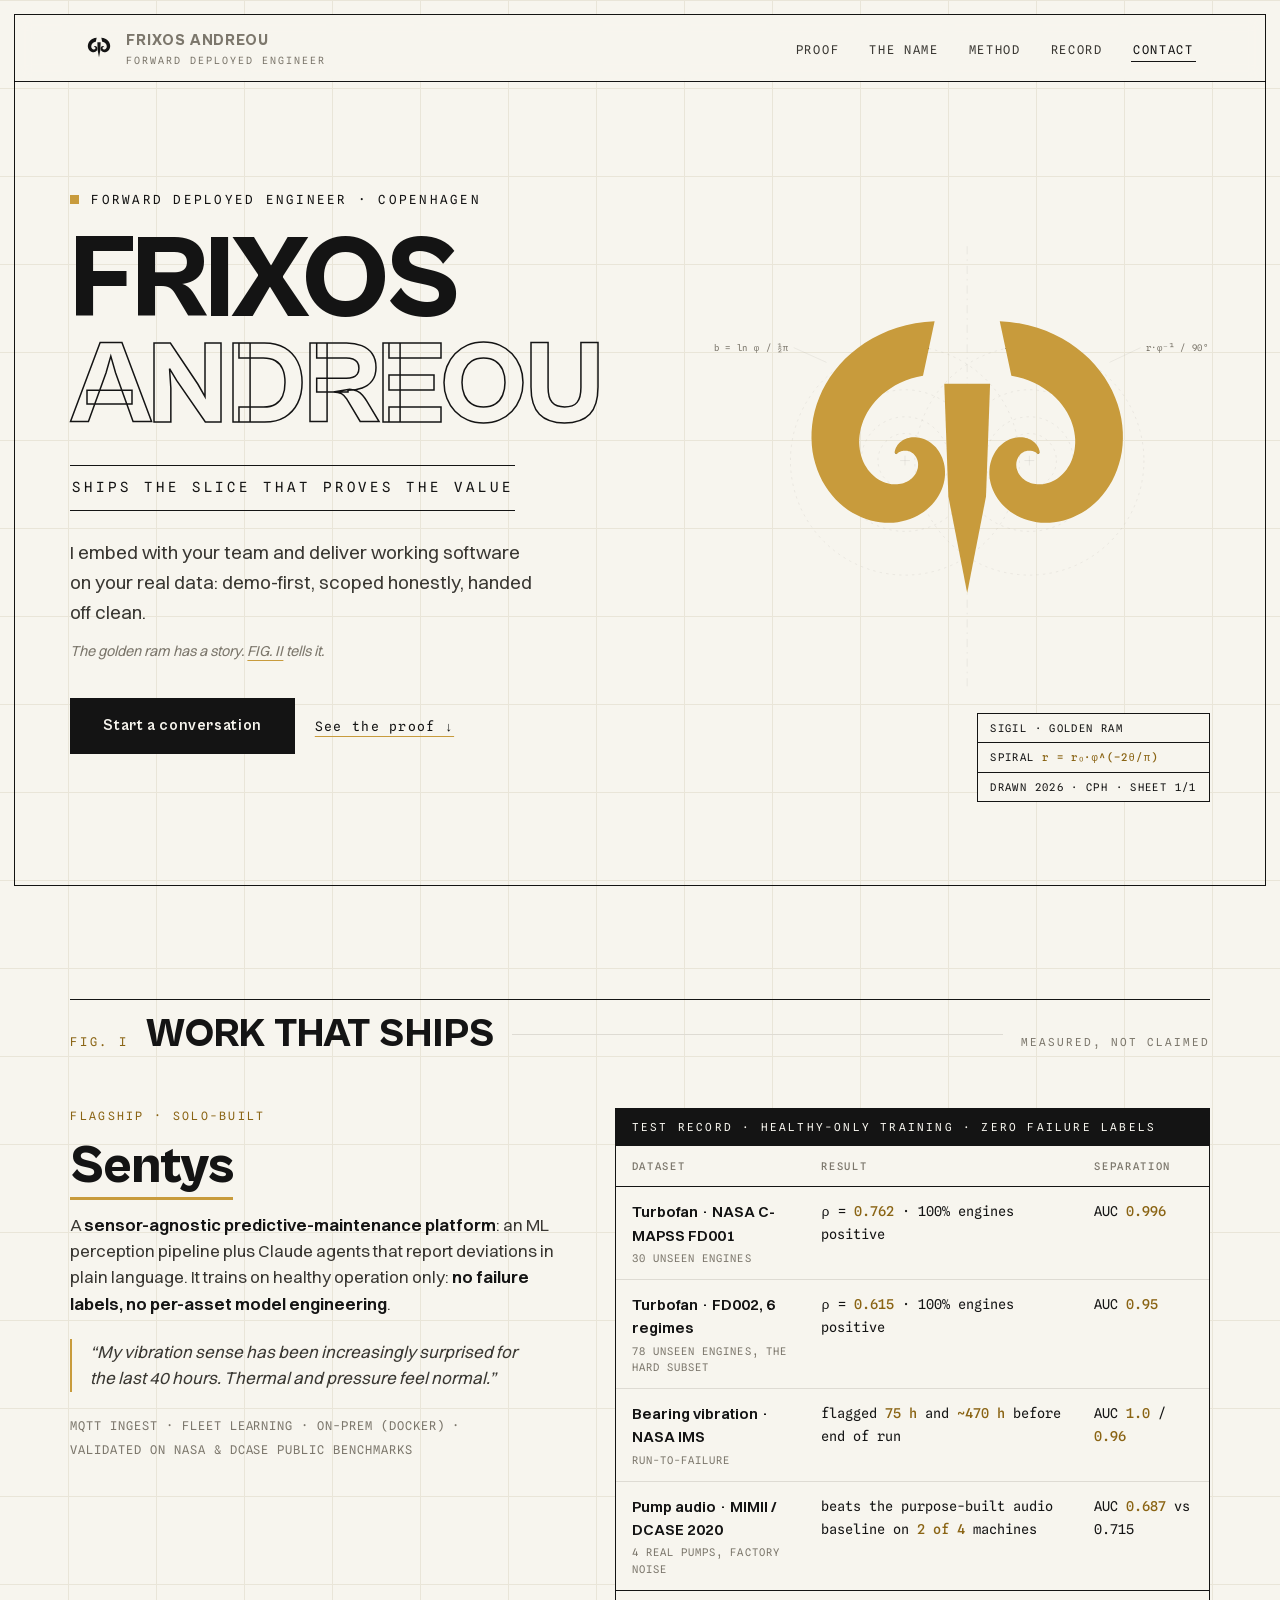
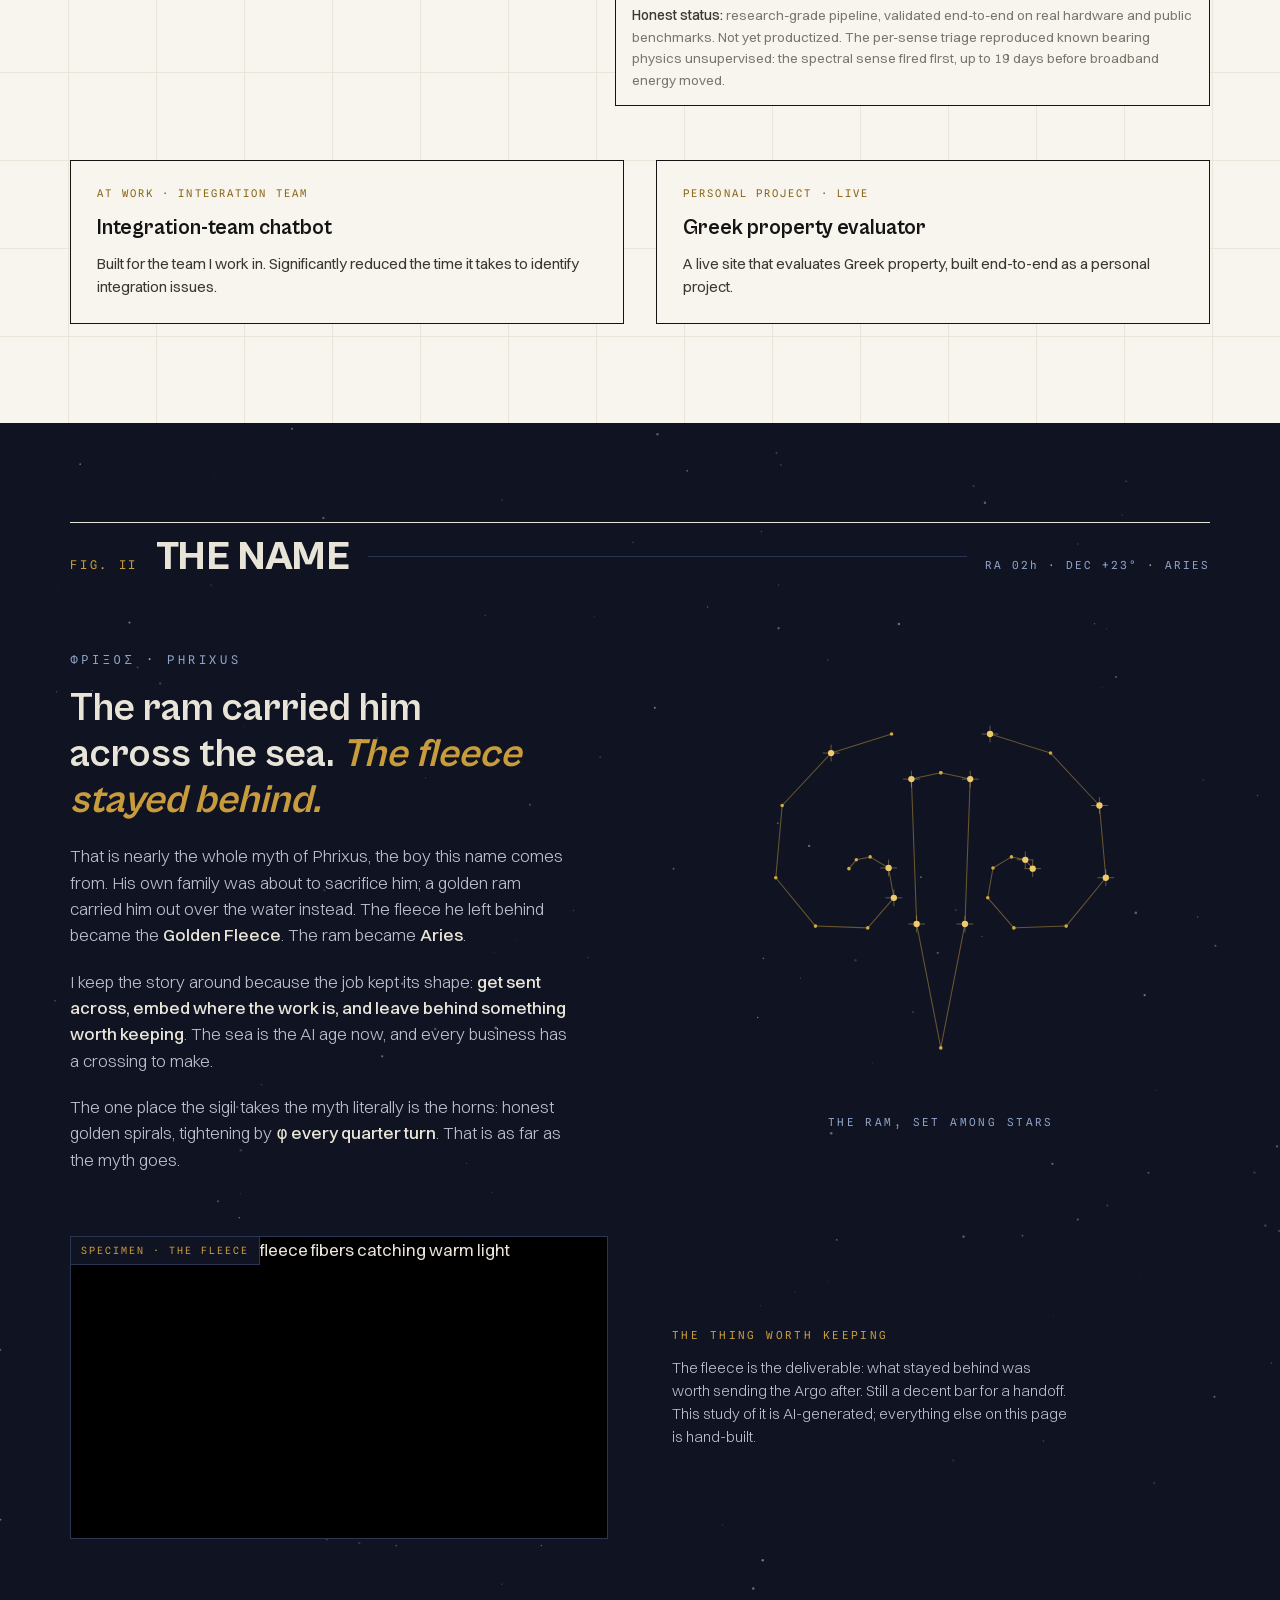
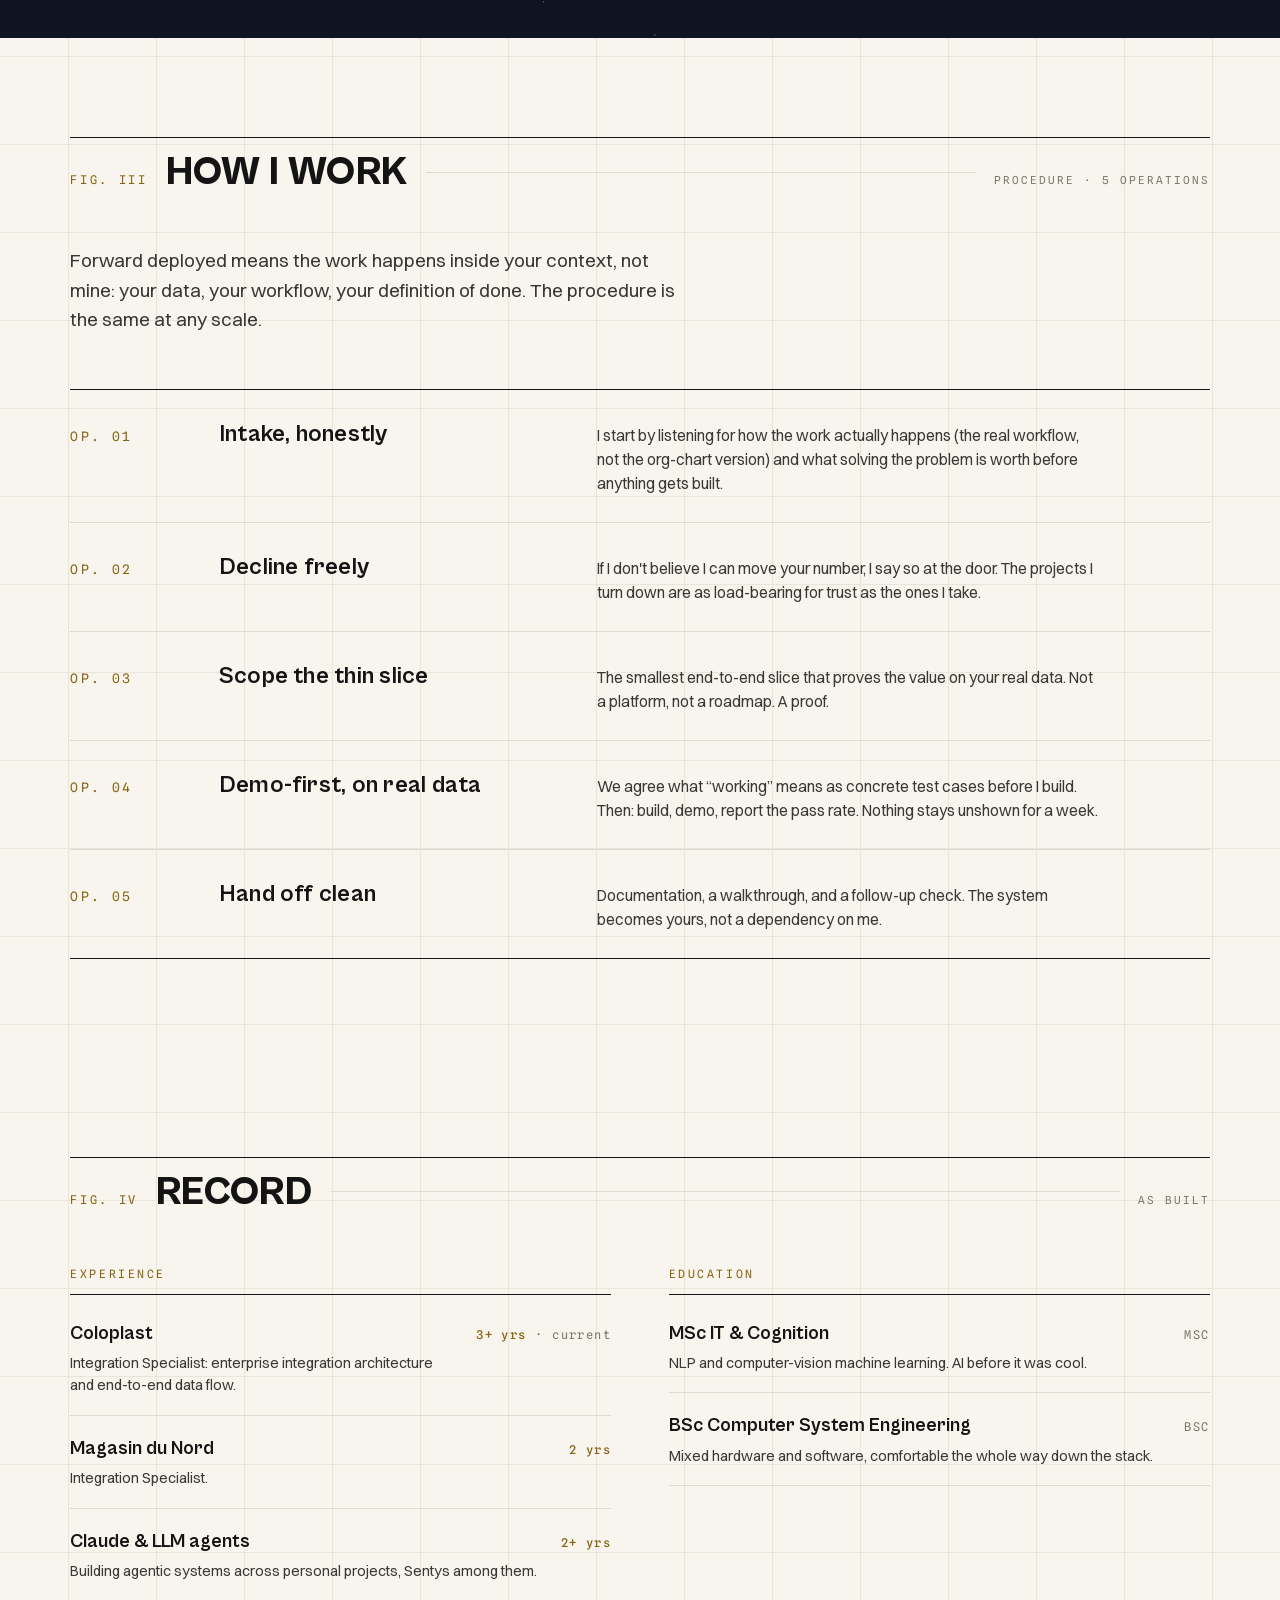
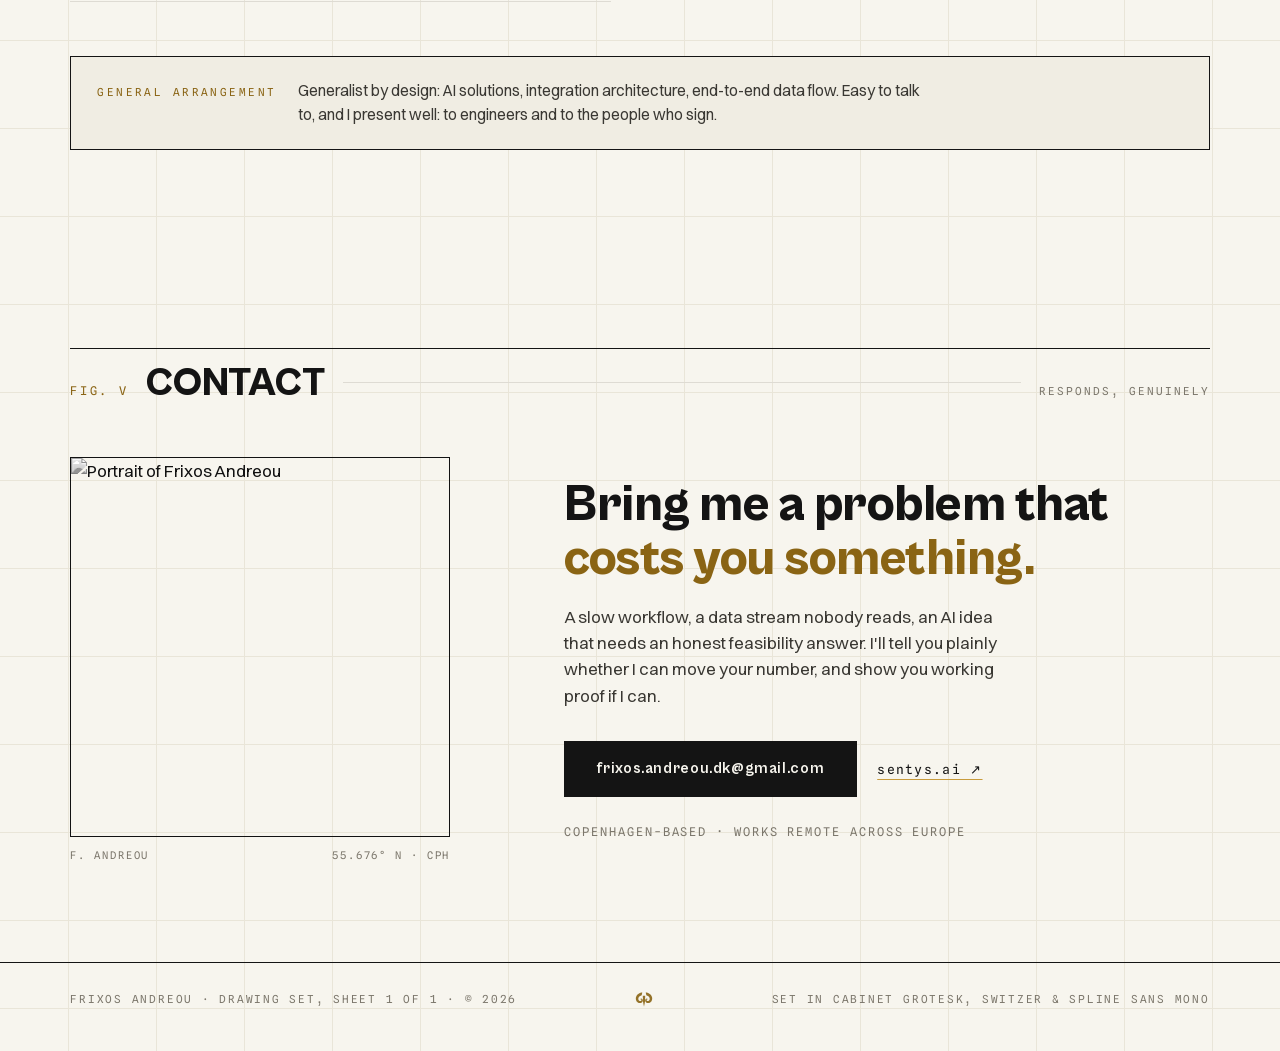
==== commit 641cc56b: "FIG. II revision: cut weaker gags, add the AI-age crossing line Co-Authored-By: Claude Fable 5 <nore" ====
--- a/index.html
+++ b/index.html
@@ -151,8 +151,8 @@
       <div class="myth-story reveal">
         <p class="gr">ΦΡΙΞΟΣ · PHRIXUS</p>
         <h3>The ram carried him across the sea. <em>The fleece stayed behind.</em></h3>
-        <p>That is nearly the whole myth of Phrixus, the boy this name comes from. His own family was about to sacrifice him, so a golden ram airlifted him to safety. The fleece he left behind became the <b>Golden Fleece</b>. The ram got promoted to a constellation: <b>Aries</b>.</p>
-        <p>I keep the story around because it doubles as a job description: <b>get sent across, embed where the work is, and leave behind something worth keeping</b>. Fewer flying rams, same brief.</p>
+        <p>That is nearly the whole myth of Phrixus, the boy this name comes from. His own family was about to sacrifice him; a golden ram carried him out over the water instead. The fleece he left behind became the <b>Golden Fleece</b>. The ram became <b>Aries</b>.</p>
+        <p>I keep the story around because the job kept its shape: <b>get sent across, embed where the work is, and leave behind something worth keeping</b>. The sea is the AI age now, and every business has a crossing to make.</p>
         <p>The one place the sigil takes the myth literally is the horns: honest golden spirals, tightening by <b>φ every quarter turn</b>. That is as far as the myth goes.</p>
       </div>
       <div class="myth-chart reveal reveal-d1">
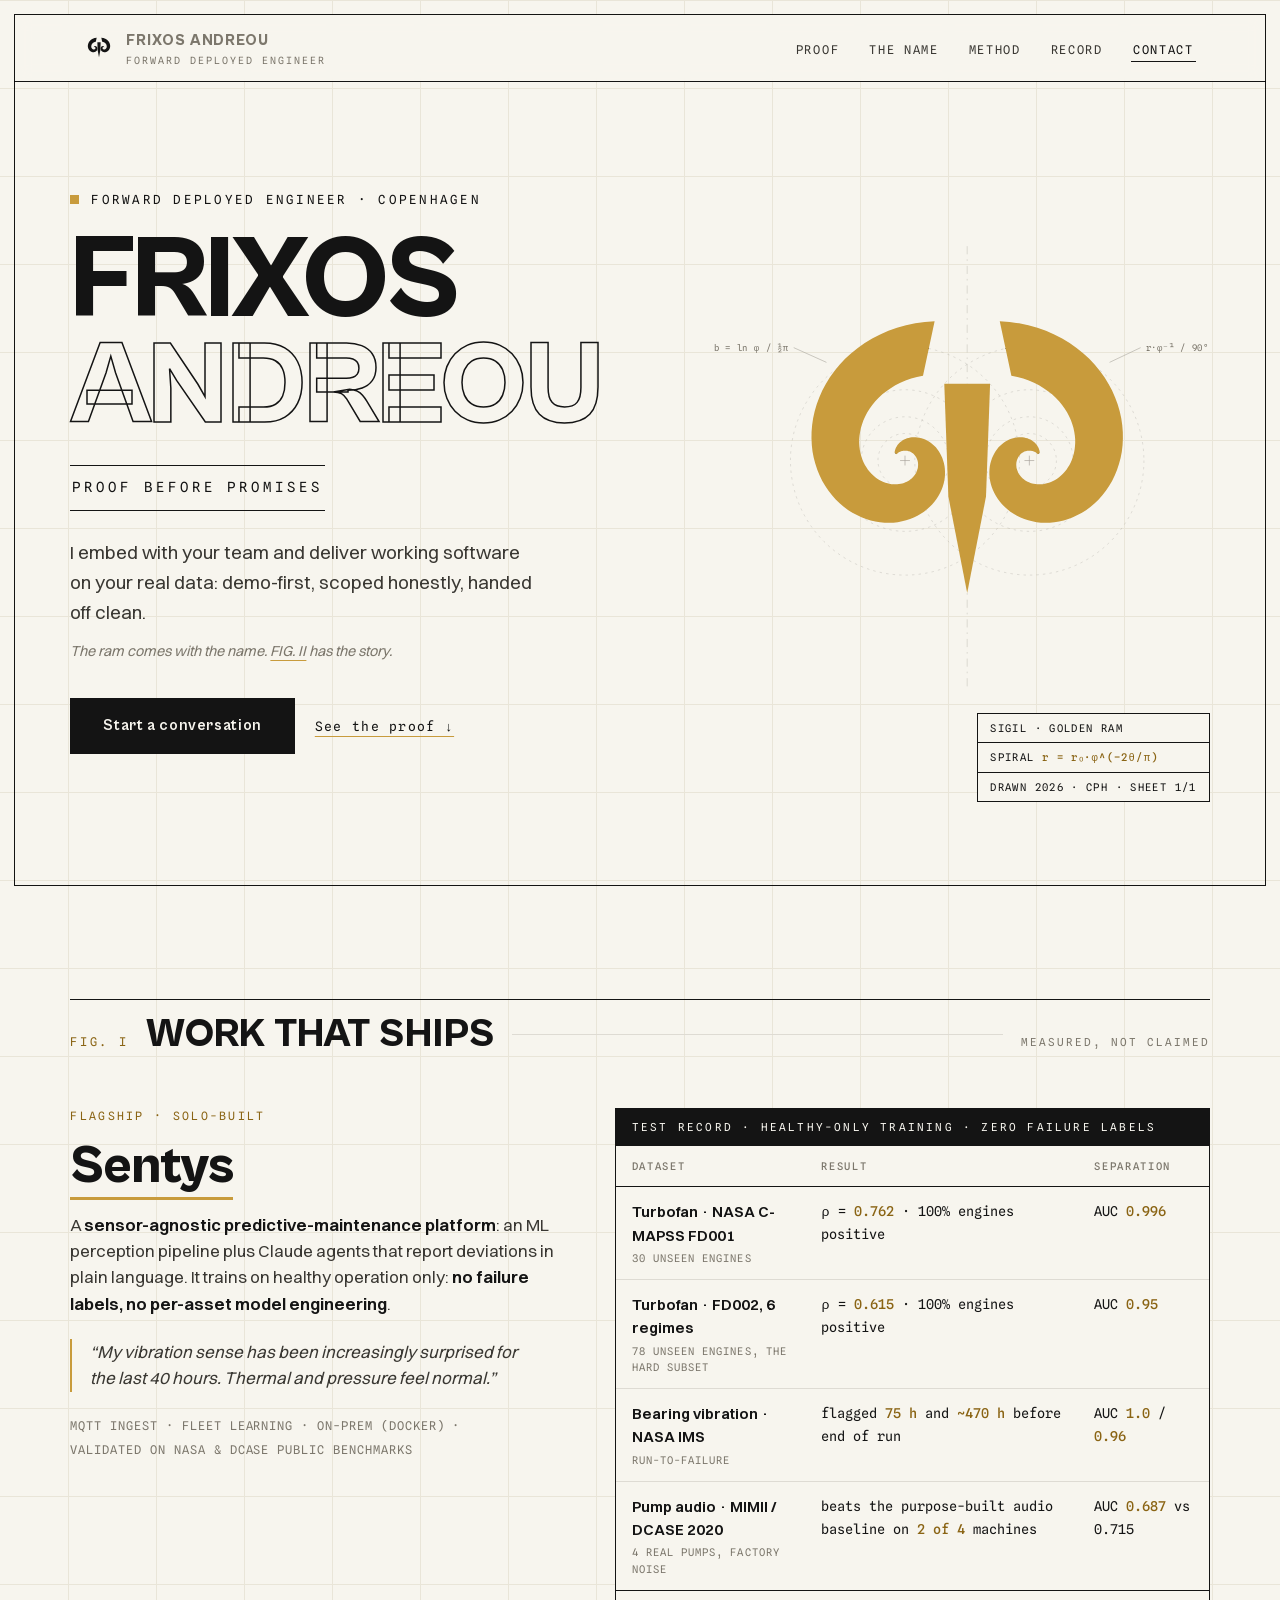
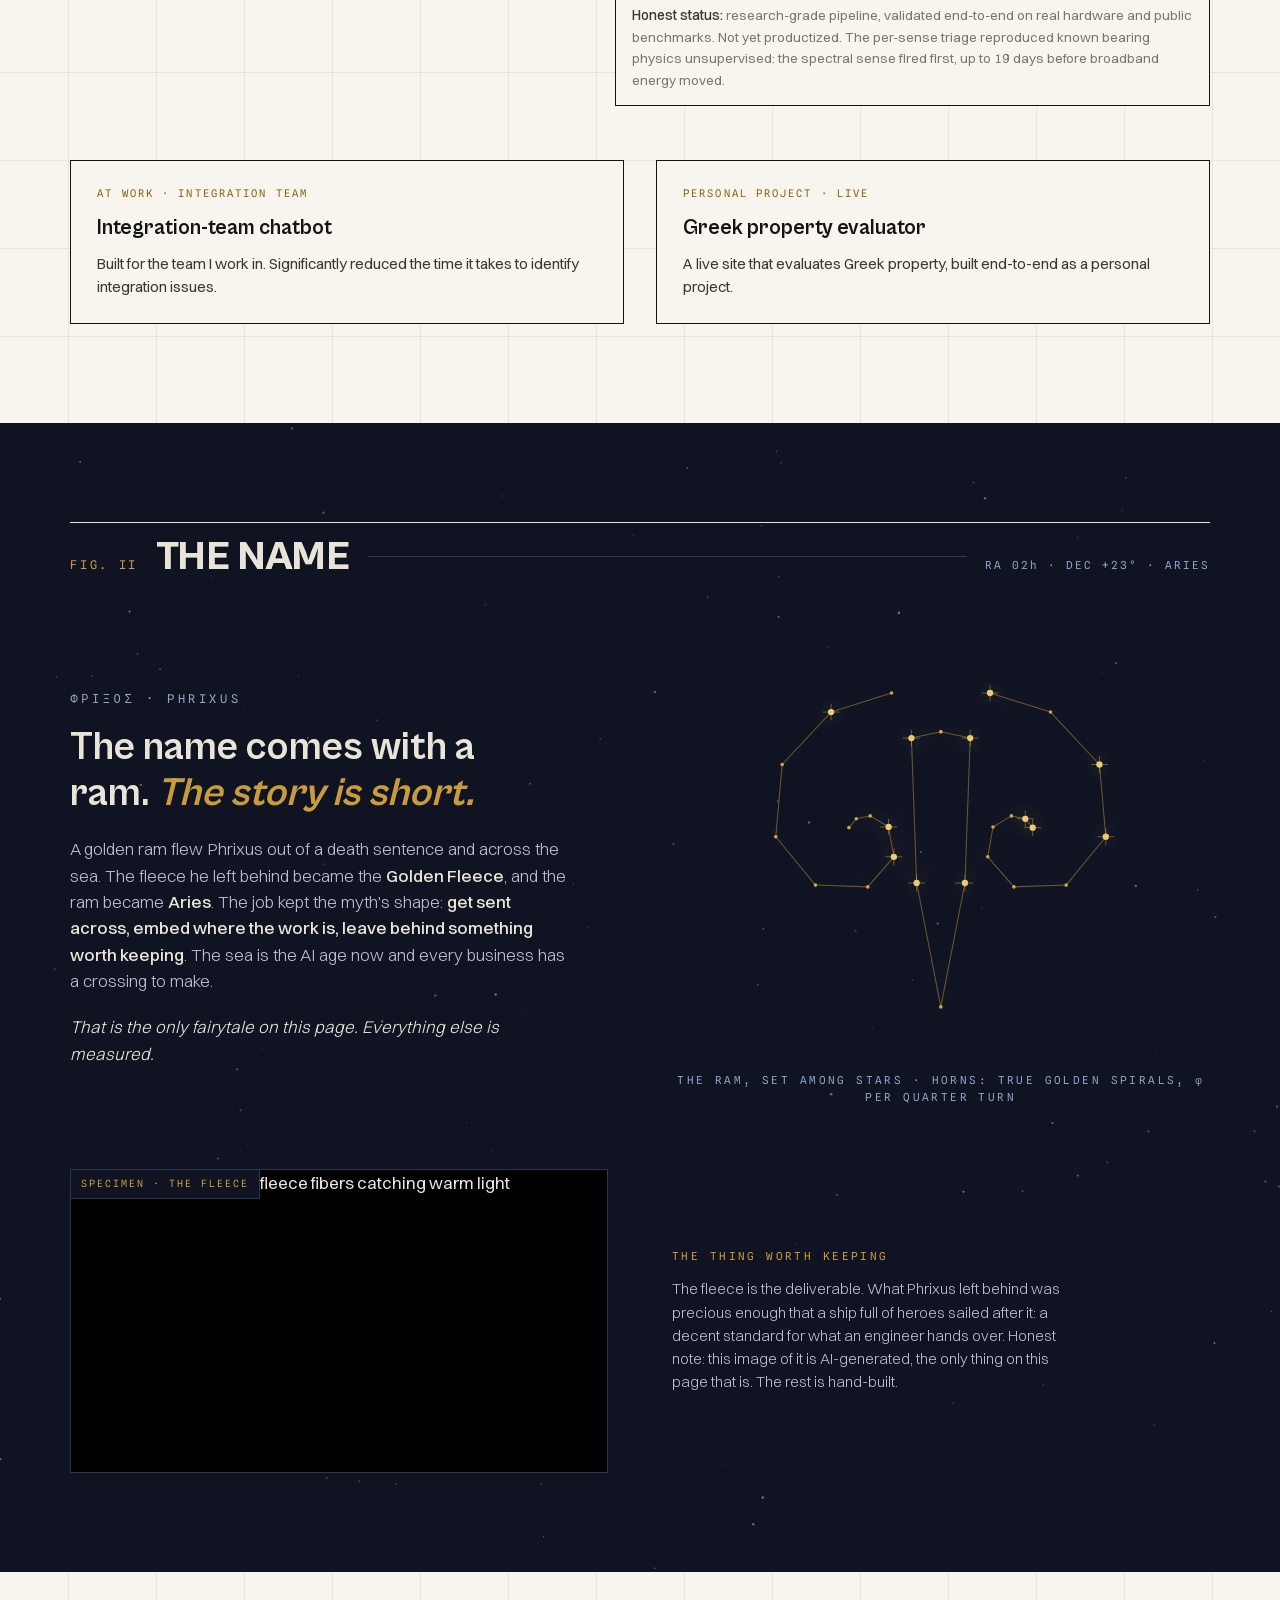
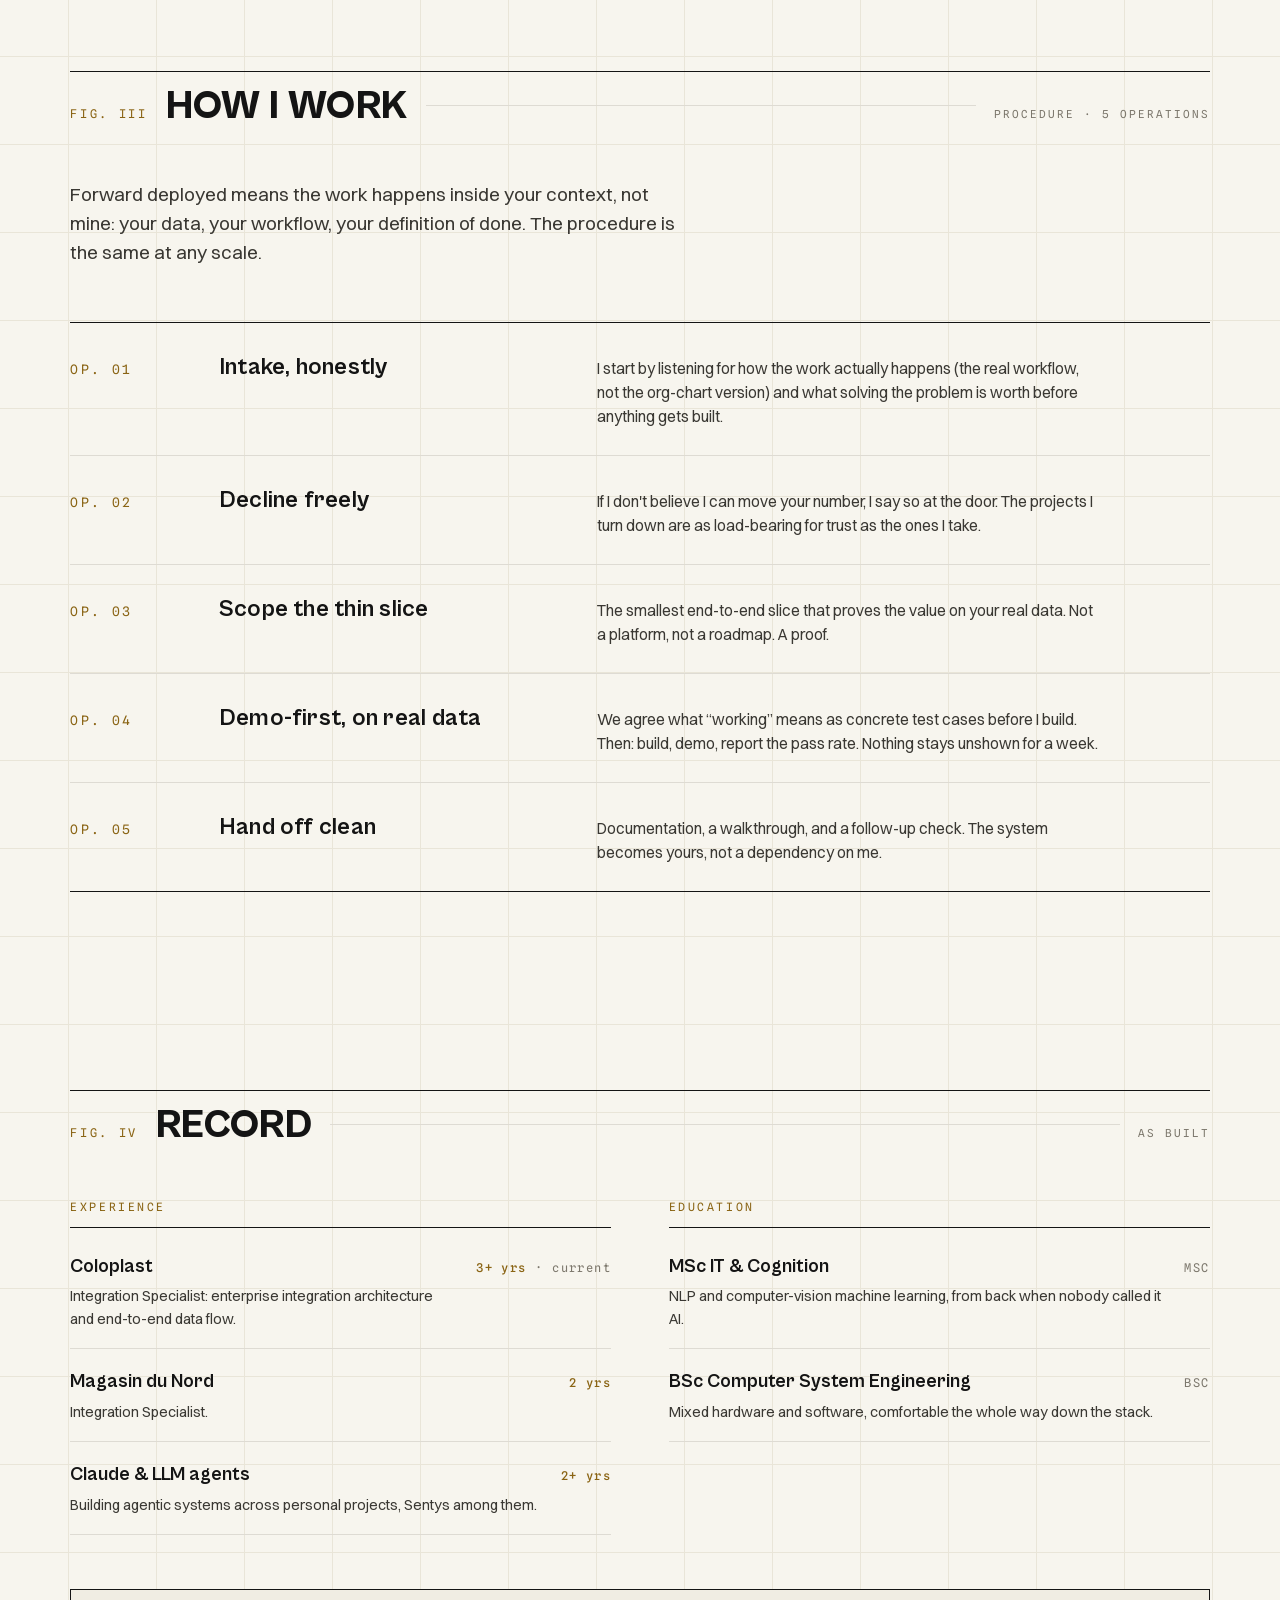
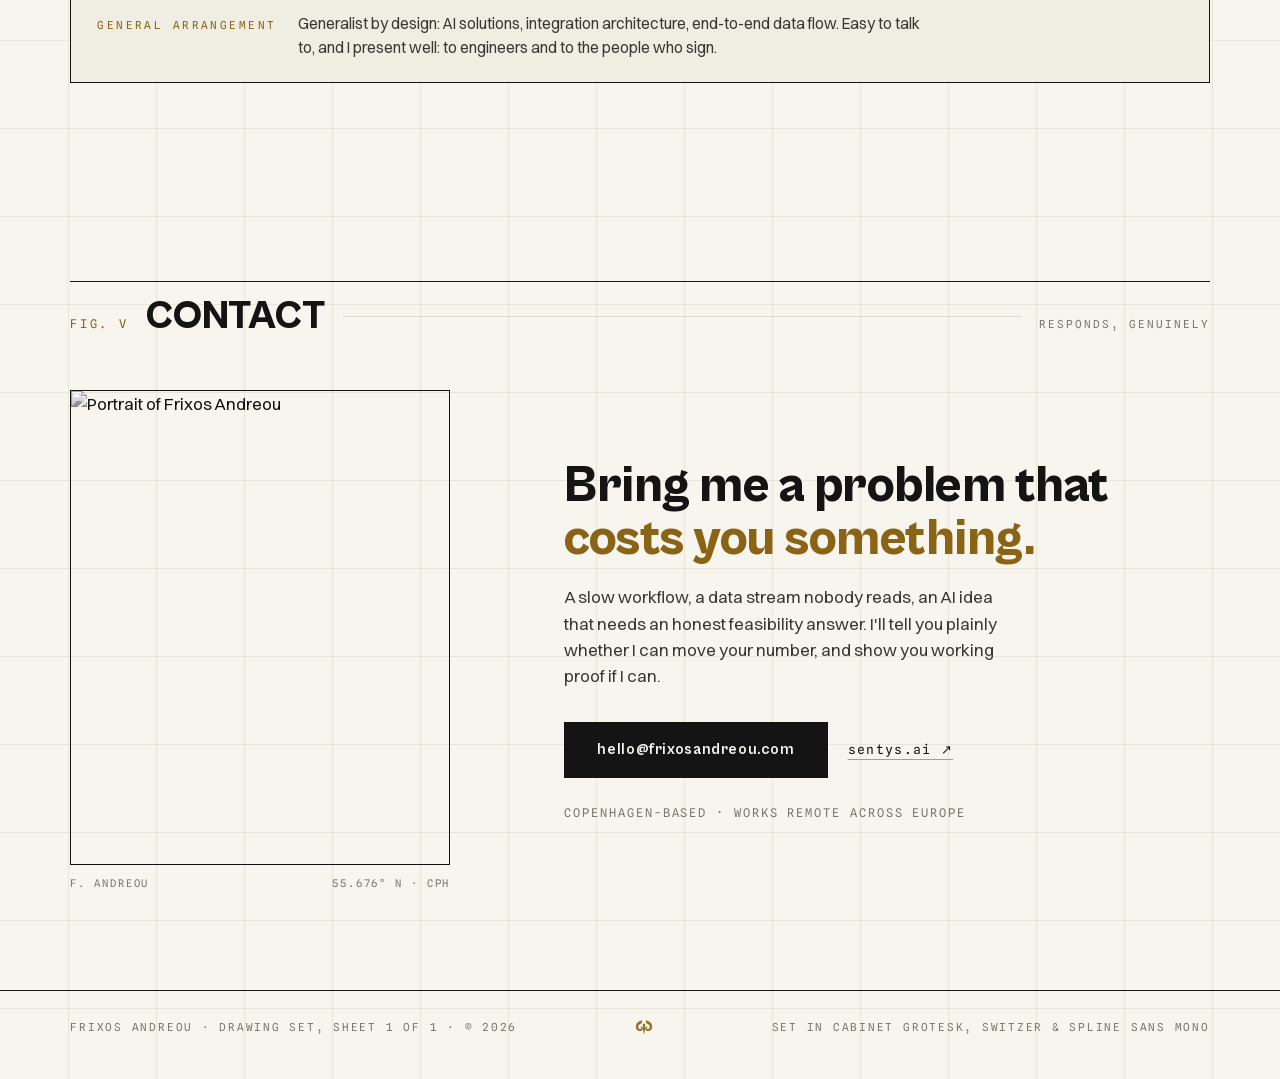
==== commit a8603876: "'Proof before promises' tagline; FIG. II slimmed to one paragraph plus fairytale kicker Hero line no" ====
--- a/index.html
+++ b/index.html
@@ -4,13 +4,13 @@
 <meta charset="utf-8">
 <meta name="viewport" content="width=device-width, initial-scale=1">
 <title>Frixos Andreou · Forward Deployed Engineer</title>
-<meta name="description" content="Forward Deployed Engineer in Copenhagen. I embed with your team and ship the slice that proves the value: demo-first, on your real data. Builder of Sentys.">
-<link rel="canonical" href="https://freakysauce.github.io/frixos-site-fable/">
+<meta name="description" content="Forward Deployed Engineer in Copenhagen. Proof before promises: I embed with your team and demo working software on your real data. Builder of Sentys.">
+<link rel="canonical" href="https://frixosandreou.com/">
 <meta property="og:type" content="website">
 <meta property="og:title" content="Frixos Andreou · Forward Deployed Engineer">
-<meta property="og:description" content="I embed with your team and ship the slice that proves the value: demo-first, on your real data.">
-<meta property="og:image" content="https://freakysauce.github.io/frixos-site-fable/assets/img/og.png">
-<meta property="og:url" content="https://freakysauce.github.io/frixos-site-fable/">
+<meta property="og:description" content="Proof before promises: I embed with your team and demo working software on your real data.">
+<meta property="og:image" content="https://frixosandreou.com/assets/img/og.png">
+<meta property="og:url" content="https://frixosandreou.com/">
 <meta name="twitter:card" content="summary_large_image">
 <meta name="theme-color" content="#F6F5F1">
 <link rel="icon" href="favicon.svg" type="image/svg+xml">
@@ -23,9 +23,9 @@
 <script>document.documentElement.classList.add('js')</script>
 <script type="application/ld+json">
 {"@context":"https://schema.org","@type":"Person","name":"Frixos Andreou",
-"jobTitle":"Forward Deployed Engineer","email":"mailto:frixos.andreou.dk@gmail.com",
+"jobTitle":"Forward Deployed Engineer","email":"mailto:hello@frixosandreou.com",
 "address":{"@type":"PostalAddress","addressLocality":"Copenhagen","addressCountry":"DK"},
-"url":"https://freakysauce.github.io/frixos-site-fable/",
+"url":"https://frixosandreou.com/",
 "sameAs":["https://sentys.ai"]}
 </script>
 </head>
@@ -60,11 +60,11 @@
     <div>
       <p class="hero-eyebrow reveal"><span class="dot"></span>FORWARD DEPLOYED ENGINEER · COPENHAGEN</p>
       <h1><span class="reveal">Frixos</span><span class="outline reveal reveal-d1">Andreou</span></h1>
-      <p class="tagline reveal reveal-d2">Ships the slice that proves the value</p>
+      <p class="tagline reveal reveal-d2">Proof before promises</p>
       <p class="pos reveal reveal-d2">I embed with your team and deliver working software on your real data: demo-first, scoped honestly, handed off clean.</p>
-      <p class="myth-line reveal reveal-d3">The golden ram has a story. <a href="#name">FIG. II</a> tells it.</p>
+      <p class="myth-line reveal reveal-d3">The ram comes with the name. <a href="#name">FIG. II</a> has the story.</p>
       <div class="cta-row reveal reveal-d3">
-        <a class="btn" href="mailto:frixos.andreou.dk@gmail.com">Start a conversation</a>
+        <a class="btn" href="mailto:hello@frixosandreou.com">Start a conversation</a>
         <a class="link-plain" href="#proof">See the proof ↓</a>
       </div>
     </div>
@@ -150,14 +150,13 @@
     <div class="myth">
       <div class="myth-story reveal">
         <p class="gr">ΦΡΙΞΟΣ · PHRIXUS</p>
-        <h3>The ram carried him across the sea. <em>The fleece stayed behind.</em></h3>
-        <p>That is nearly the whole myth of Phrixus, the boy this name comes from. His own family was about to sacrifice him; a golden ram carried him out over the water instead. The fleece he left behind became the <b>Golden Fleece</b>. The ram became <b>Aries</b>.</p>
-        <p>I keep the story around because the job kept its shape: <b>get sent across, embed where the work is, and leave behind something worth keeping</b>. The sea is the AI age now, and every business has a crossing to make.</p>
-        <p>The one place the sigil takes the myth literally is the horns: honest golden spirals, tightening by <b>φ every quarter turn</b>. That is as far as the myth goes.</p>
+        <h3>The name comes with a ram. <em>The story is short.</em></h3>
+        <p>A golden ram flew Phrixus out of a death sentence and across the sea. The fleece he left behind became the <b>Golden Fleece</b>, and the ram became <b>Aries</b>. The job kept the myth's shape: <b>get sent across, embed where the work is, leave behind something worth keeping</b>. The sea is the AI age now and every business has a crossing to make.</p>
+        <p class="myth-kicker">That is the only fairytale on this page. Everything else is measured.</p>
       </div>
       <div class="myth-chart reveal reveal-d1">
         <svg id="constellation" viewBox="0 56 512 404" role="img" aria-label="The ram sigil drawn as a constellation"></svg>
-        <p class="cap">THE RAM, SET AMONG STARS</p>
+        <p class="cap">THE RAM, SET AMONG STARS · HORNS: TRUE GOLDEN SPIRALS, φ PER QUARTER TURN</p>
       </div>
     </div>
     <div class="specimen">
@@ -165,7 +164,7 @@
         <span class="tag">SPECIMEN · THE FLEECE</span>
         <img id="fleece-media" src="assets/img/fleece.webp" alt="Macro study of golden fleece fibers catching warm light" loading="lazy" width="1280" height="720">
       </div>
-      <p class="specimen-note reveal reveal-d1"><span class="k">THE THING WORTH KEEPING</span>The fleece is the deliverable: what stayed behind was worth sending the Argo after. Still a decent bar for a handoff. This study of it is AI-generated; everything else on this page is hand-built.</p>
+      <p class="specimen-note reveal reveal-d1"><span class="k">THE THING WORTH KEEPING</span>The fleece is the deliverable. What Phrixus left behind was precious enough that a ship full of heroes sailed after it: a decent standard for what an engineer hands over. Honest note: this image of it is AI-generated, the only thing on this page that is. The rest is hand-built.</p>
     </div>
   </section>
 
@@ -200,7 +199,7 @@
       </div>
       <div class="rcol reveal reveal-d1">
         <p class="rhead">EDUCATION</p>
-        <div class="rrow"><div><h3>MSc IT &amp; Cognition</h3><p>NLP and computer-vision machine learning. AI before it was cool.</p></div><span class="when">MSC</span></div>
+        <div class="rrow"><div><h3>MSc IT &amp; Cognition</h3><p>NLP and computer-vision machine learning, from back when nobody called it AI.</p></div><span class="when">MSC</span></div>
         <div class="rrow"><div><h3>BSc Computer System Engineering</h3><p>Mixed hardware and software, comfortable the whole way down the stack.</p></div><span class="when">BSC</span></div>
       </div>
     </div>
@@ -218,14 +217,14 @@
     </div>
     <div class="contact">
       <div class="portrait reveal">
-        <img src="assets/img/headshot.webp" alt="Portrait of Frixos Andreou" width="760" height="760">
+        <img src="assets/img/headshot.webp" alt="Portrait of Frixos Andreou" width="760" height="950">
         <p class="pcap"><span>F. ANDREOU</span><span>55.676° N · CPH</span></p>
       </div>
       <div class="contact-copy reveal reveal-d1">
         <h3>Bring me a problem that <em>costs you something.</em></h3>
         <p class="sub">A slow workflow, a data stream nobody reads, an AI idea that needs an honest feasibility answer. I'll tell you plainly whether I can move your number, and show you working proof if I can.</p>
         <div class="cta-row">
-          <a class="btn" href="mailto:frixos.andreou.dk@gmail.com">frixos.andreou.dk@gmail.com</a>
+          <a class="btn" href="mailto:hello@frixosandreou.com">hello@frixosandreou.com</a>
           <a class="link-plain" href="https://sentys.ai" rel="noopener">sentys.ai ↗</a>
         </div>
         <p class="loc">COPENHAGEN-BASED · WORKS REMOTE ACROSS EUROPE</p>
--- a/assets/css/main.css
+++ b/assets/css/main.css
@@ -190,8 +190,9 @@
 .myth-story p{margin-top:20px;color:#B9BFCF;max-width:50ch;font-weight:300}
 .myth-story p b{color:var(--starlight);font-weight:500}
 .myth-story .gr{font-family:var(--mono);font-size:12px;letter-spacing:.3em;color:var(--night-label);margin-bottom:16px}
+.myth-story .myth-kicker{font-style:italic;color:var(--starlight)}
 .myth-chart{position:relative}
-.myth-chart svg{width:100%;height:auto;overflow:visible}
+.myth-chart svg{width:100%;height:auto;overflow:visible;filter:drop-shadow(0 0 10px rgba(239,203,110,.4)) drop-shadow(0 0 38px rgba(200,155,60,.26))}
 .myth-chart .cap{margin-top:10px;text-align:center;font-family:var(--mono);font-size:11px;letter-spacing:.22em;color:var(--night-label)}
 .specimen{margin-top:clamp(40px,7vh,72px);display:grid;grid-template-columns:minmax(0,1fr) minmax(0,1fr);gap:clamp(28px,5vw,80px);align-items:center}
 .specimen-media{position:relative;border:1px solid #2A3654;background:#000}
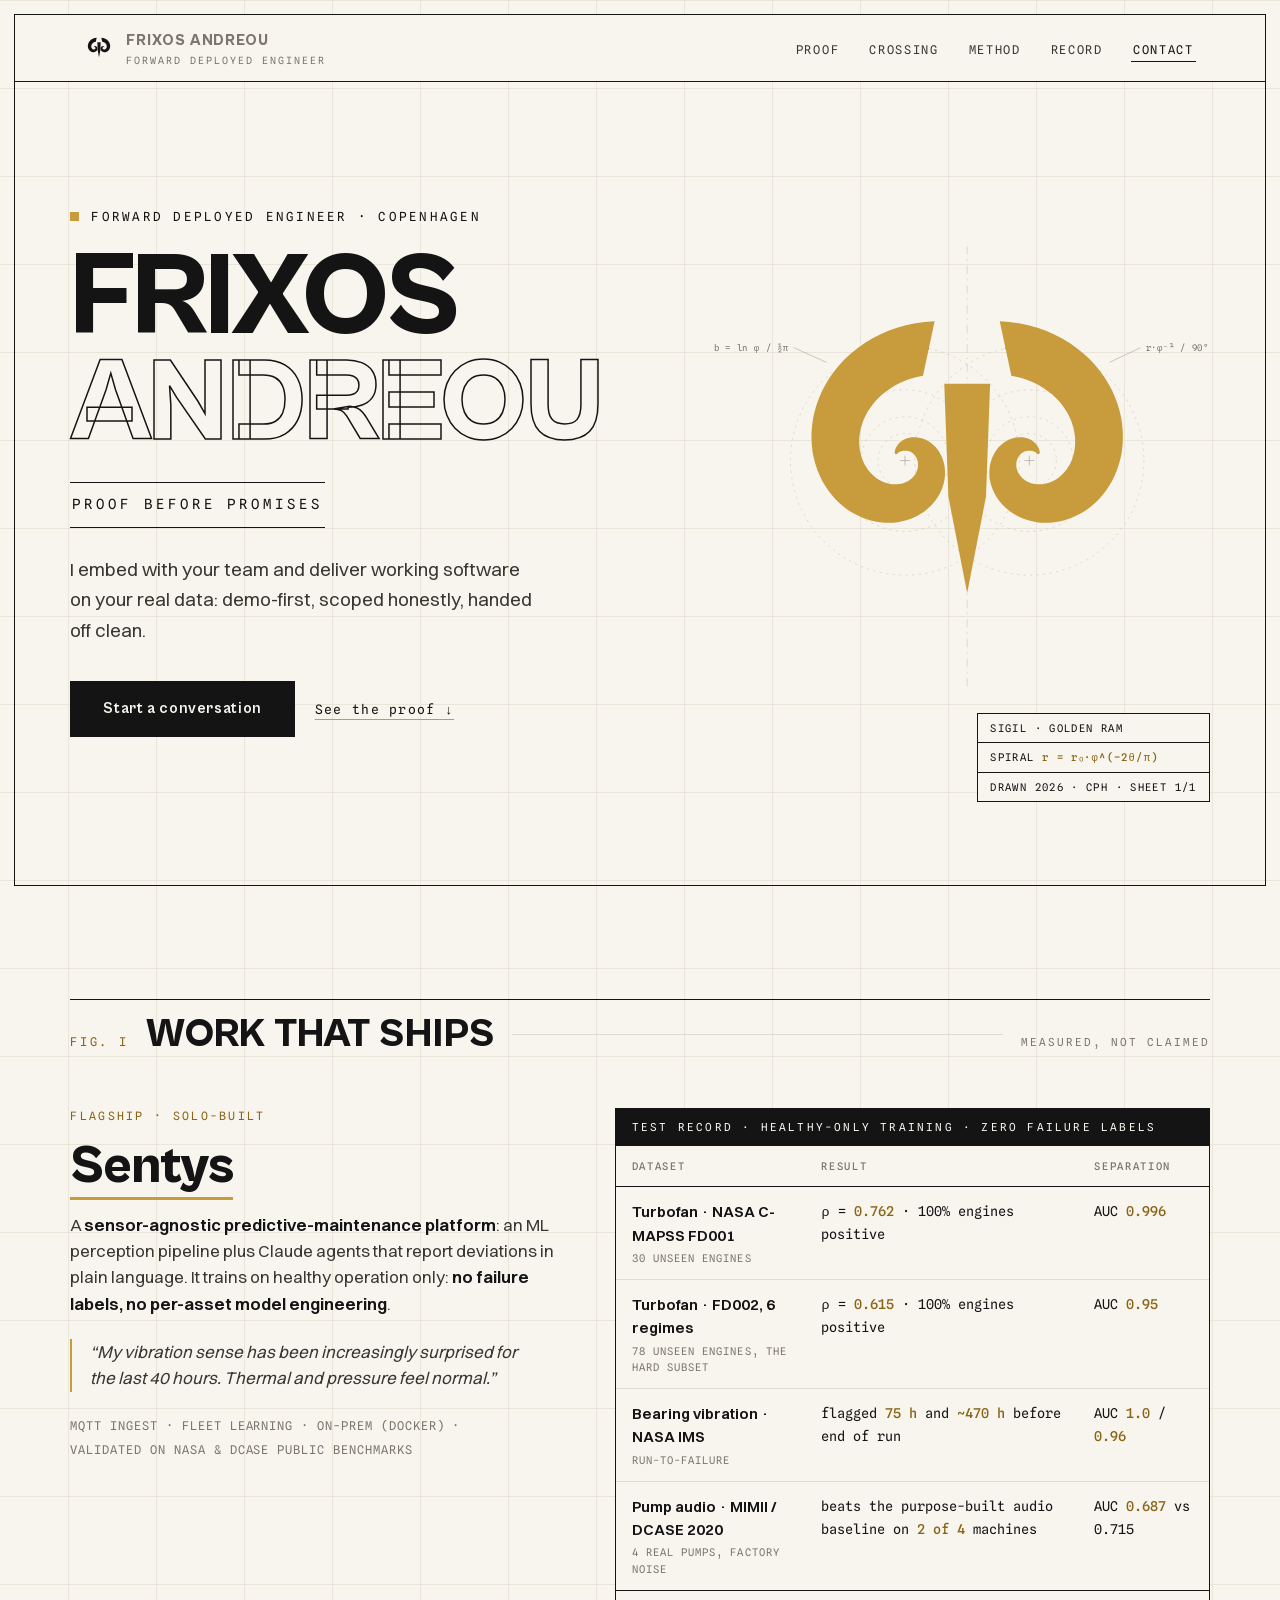
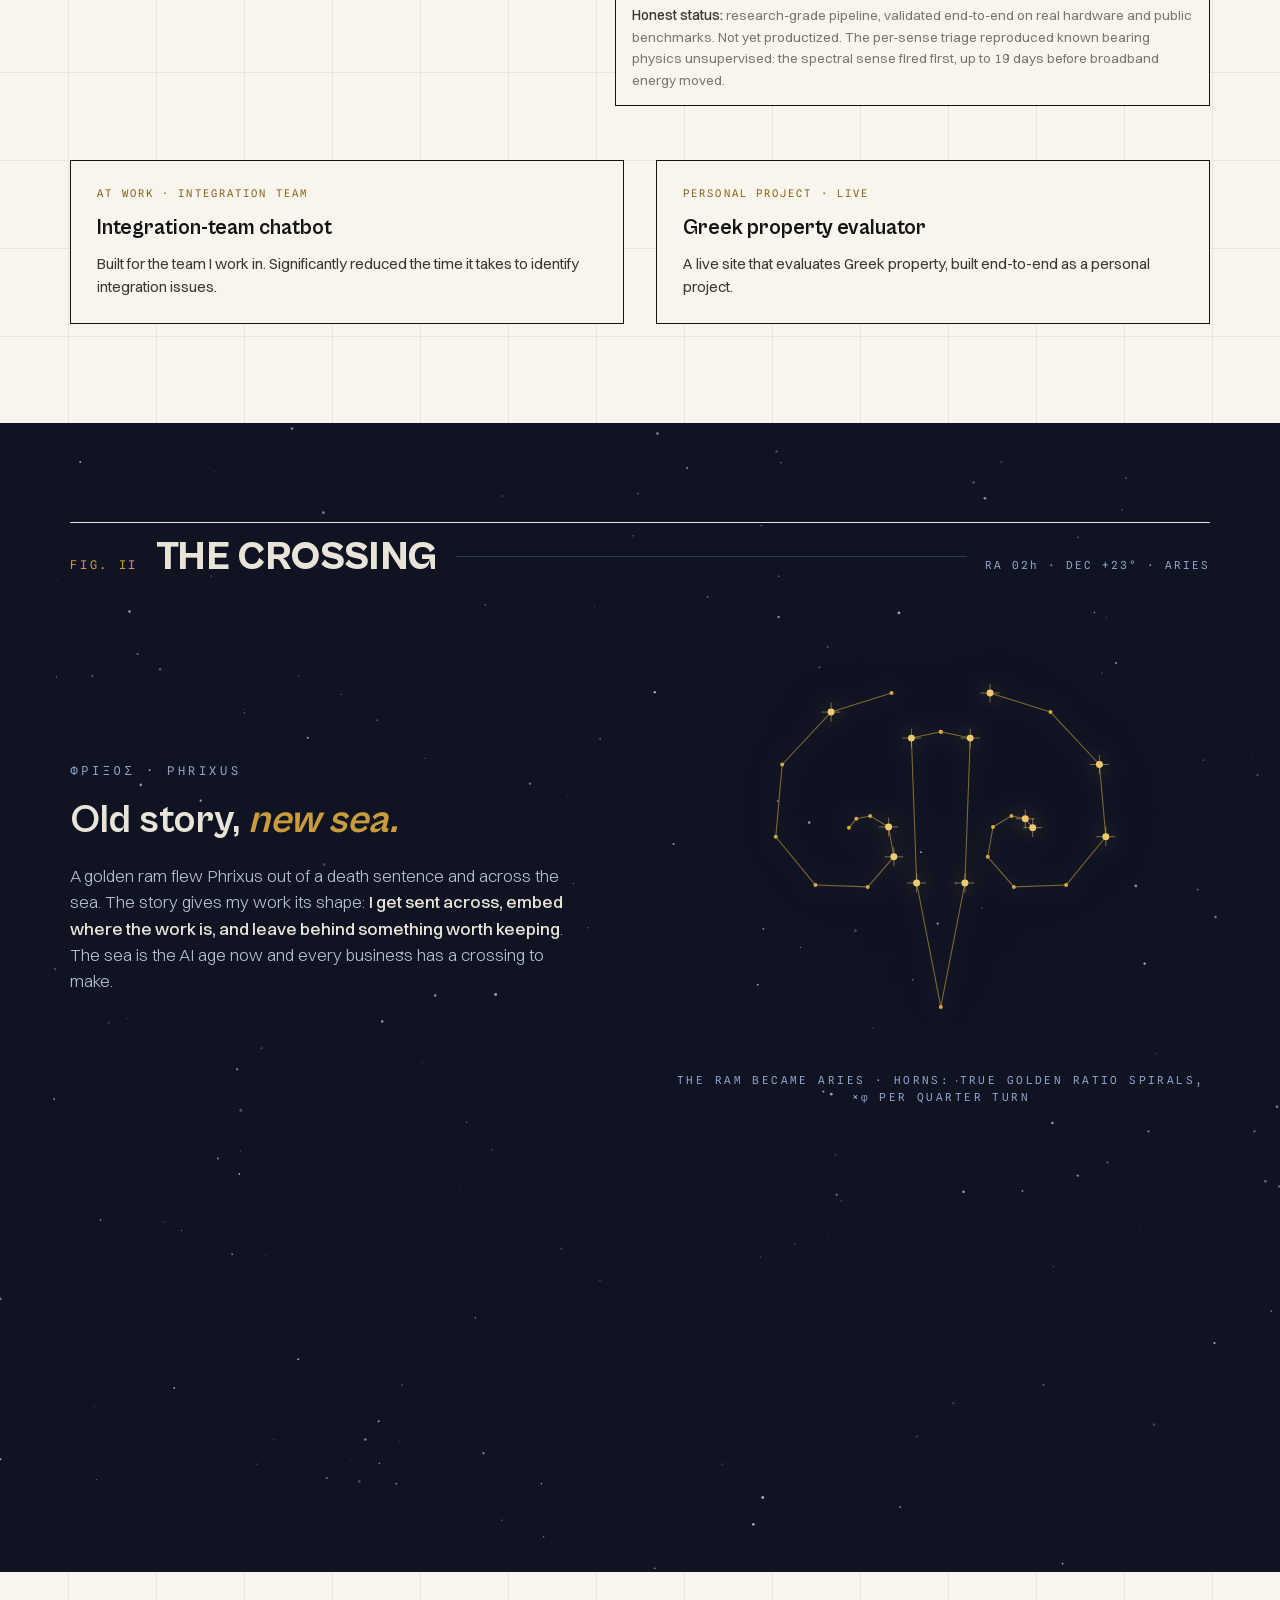
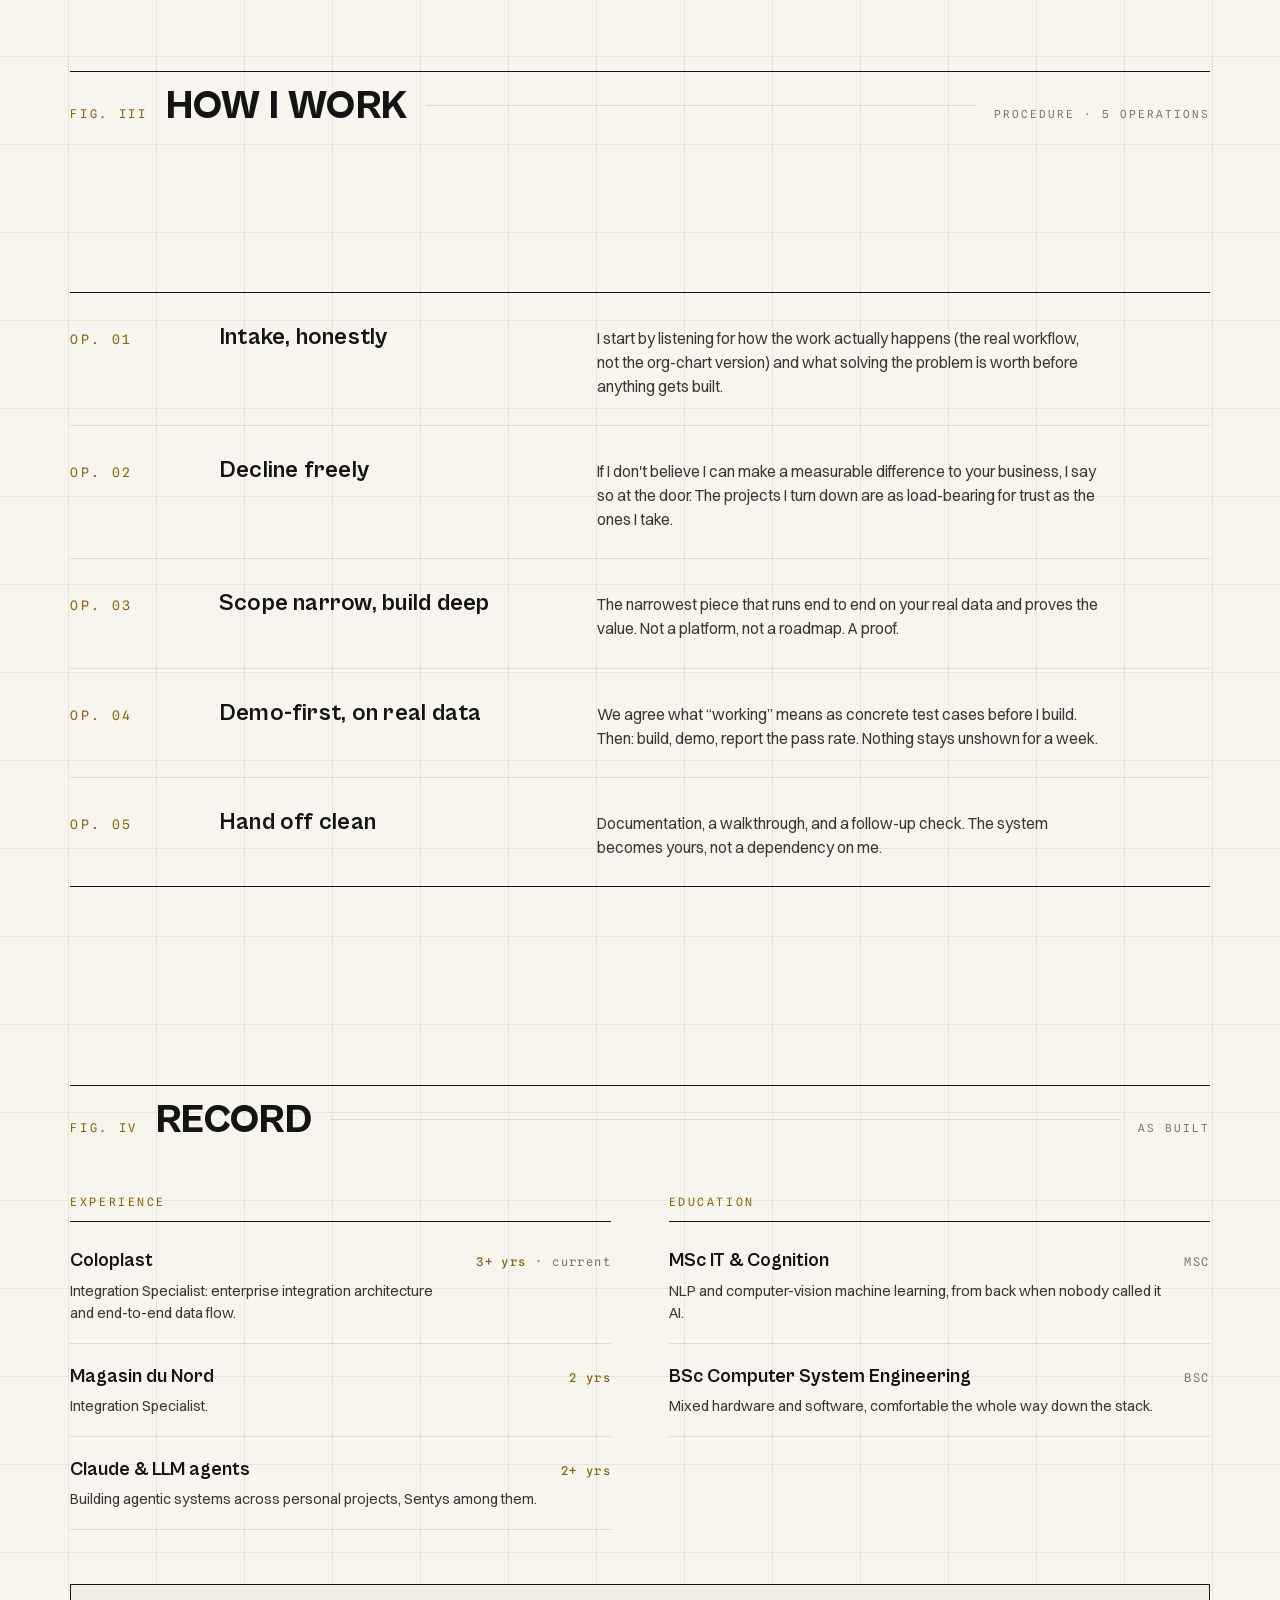
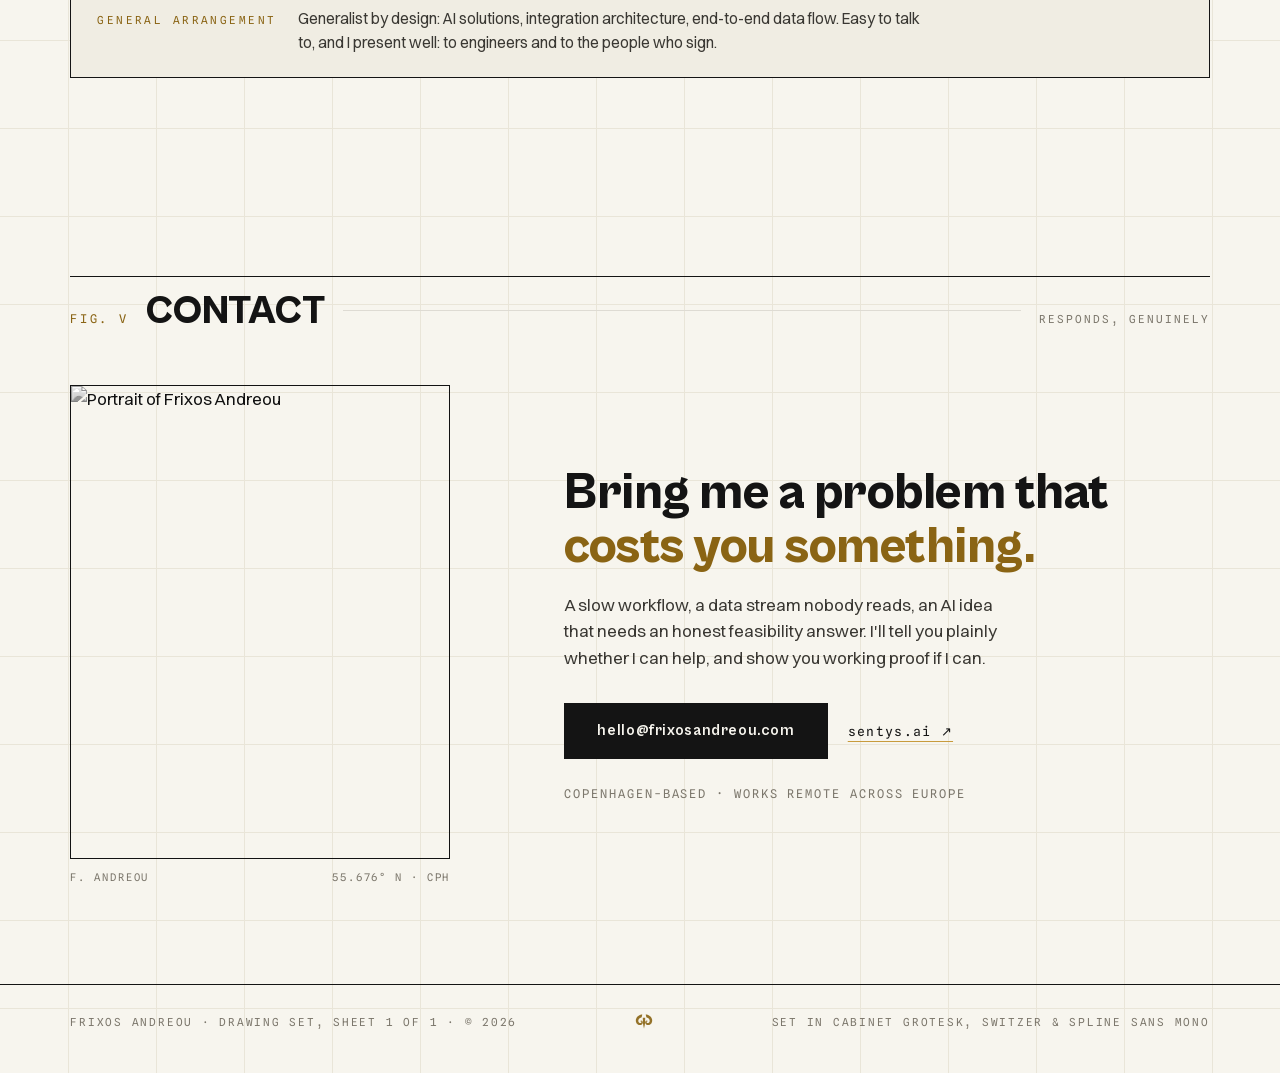
==== commit 7829420b: "FIG. II becomes The crossing: myth told once, no name claim; de-jargon method and contact copy Co-Au" ====
--- a/index.html
+++ b/index.html
@@ -41,7 +41,7 @@
     <button class="nav-toggle" aria-expanded="false" aria-controls="nav-menu">INDEX<span class="x" aria-hidden="true"></span></button>
     <ul id="nav-menu">
       <li><a href="#proof"><span class="figno">FIG. I</span>PROOF</a></li>
-      <li><a href="#name"><span class="figno">FIG. II</span>THE NAME</a></li>
+      <li><a href="#crossing"><span class="figno">FIG. II</span>CROSSING</a></li>
       <li><a href="#method"><span class="figno">FIG. III</span>METHOD</a></li>
       <li><a href="#record"><span class="figno">FIG. IV</span>RECORD</a></li>
       <li><a href="#contact"><span class="figno">FIG. V</span>CONTACT</a></li>
@@ -62,7 +62,6 @@
       <h1><span class="reveal">Frixos</span><span class="outline reveal reveal-d1">Andreou</span></h1>
       <p class="tagline reveal reveal-d2">Proof before promises</p>
       <p class="pos reveal reveal-d2">I embed with your team and deliver working software on your real data: demo-first, scoped honestly, handed off clean.</p>
-      <p class="myth-line reveal reveal-d3">The ram comes with the name. <a href="#name">FIG. II</a> has the story.</p>
       <div class="cta-row reveal reveal-d3">
         <a class="btn" href="mailto:hello@frixosandreou.com">Start a conversation</a>
         <a class="link-plain" href="#proof">See the proof ↓</a>
@@ -141,22 +140,21 @@
     </div>
   </section>
 
-  <!-- ============ FIG II — THE NAME (dark plate) ============ -->
-  <section class="plate plate-night" id="name" aria-labelledby="name-h">
-    <div class="plate-head">
-      <span class="fig">FIG. II</span><h2 id="name-h">The name</h2>
+  <!-- ============ FIG II — CROSSING (dark plate) ============ -->
+  <section class="plate plate-night" id="crossing" aria-labelledby="crossing-h">
+    <div class="plate-head">
+      <span class="fig">FIG. II</span><h2 id="crossing-h">The crossing</h2>
       <span class="rule"></span><span class="sheetno">RA 02h · DEC +23° · ARIES</span>
     </div>
     <div class="myth">
       <div class="myth-story reveal">
         <p class="gr">ΦΡΙΞΟΣ · PHRIXUS</p>
-        <h3>The name comes with a ram. <em>The story is short.</em></h3>
-        <p>A golden ram flew Phrixus out of a death sentence and across the sea. The fleece he left behind became the <b>Golden Fleece</b>, and the ram became <b>Aries</b>. The job kept the myth's shape: <b>get sent across, embed where the work is, leave behind something worth keeping</b>. The sea is the AI age now and every business has a crossing to make.</p>
-        <p class="myth-kicker">That is the only fairytale on this page. Everything else is measured.</p>
+        <h3>Old story, <em>new sea.</em></h3>
+        <p>A golden ram flew Phrixus out of a death sentence and across the sea. The story gives my work its shape: <b>I get sent across, embed where the work is, and leave behind something worth keeping</b>. The sea is the AI age now and every business has a crossing to make.</p>
       </div>
       <div class="myth-chart reveal reveal-d1">
         <svg id="constellation" viewBox="0 56 512 404" role="img" aria-label="The ram sigil drawn as a constellation"></svg>
-        <p class="cap">THE RAM, SET AMONG STARS · HORNS: TRUE GOLDEN SPIRALS, φ PER QUARTER TURN</p>
+        <p class="cap">THE RAM BECAME ARIES · HORNS: TRUE GOLDEN RATIO SPIRALS, ×φ PER QUARTER TURN</p>
       </div>
     </div>
     <div class="specimen">
@@ -164,7 +162,7 @@
         <span class="tag">SPECIMEN · THE FLEECE</span>
         <img id="fleece-media" src="assets/img/fleece.webp" alt="Macro study of golden fleece fibers catching warm light" loading="lazy" width="1280" height="720">
       </div>
-      <p class="specimen-note reveal reveal-d1"><span class="k">THE THING WORTH KEEPING</span>The fleece is the deliverable. What Phrixus left behind was precious enough that a ship full of heroes sailed after it: a decent standard for what an engineer hands over. Honest note: this image of it is AI-generated, the only thing on this page that is. The rest is hand-built.</p>
+      <p class="specimen-note reveal reveal-d1"><span class="k">THE MEASURE OF A HANDOVER</span>What the ram left behind was worth a voyage of its own. That is the bar I hold a handover to. The image is an AI-generated study, the only thing on this page that is.</p>
     </div>
   </section>
 
@@ -177,8 +175,8 @@
     <p class="method-intro reveal">Forward deployed means the work happens inside your context, not mine: your data, your workflow, your definition of done. The procedure is the same at any scale.</p>
     <ol class="steps">
       <li class="step reveal"><span class="no">OP. 01</span><h3>Intake, honestly</h3><p>I start by listening for how the work actually happens (the real workflow, not the org-chart version) and what solving the problem is worth before anything gets built.</p></li>
-      <li class="step reveal"><span class="no">OP. 02</span><h3>Decline freely</h3><p>If I don't believe I can move your number, I say so at the door. The projects I turn down are as load-bearing for trust as the ones I take.</p></li>
-      <li class="step reveal"><span class="no">OP. 03</span><h3>Scope the thin slice</h3><p>The smallest end-to-end slice that proves the value on your real data. Not a platform, not a roadmap. A proof.</p></li>
+      <li class="step reveal"><span class="no">OP. 02</span><h3>Decline freely</h3><p>If I don't believe I can make a measurable difference to your business, I say so at the door. The projects I turn down are as load-bearing for trust as the ones I take.</p></li>
+      <li class="step reveal"><span class="no">OP. 03</span><h3>Scope narrow, build deep</h3><p>The narrowest piece that runs end to end on your real data and proves the value. Not a platform, not a roadmap. A proof.</p></li>
       <li class="step reveal"><span class="no">OP. 04</span><h3>Demo-first, on real data</h3><p>We agree what “working” means as concrete test cases before I build. Then: build, demo, report the pass rate. Nothing stays unshown for a week.</p></li>
       <li class="step reveal"><span class="no">OP. 05</span><h3>Hand off clean</h3><p>Documentation, a walkthrough, and a follow-up check. The system becomes yours, not a dependency on me.</p></li>
     </ol>
@@ -222,7 +220,7 @@
       </div>
       <div class="contact-copy reveal reveal-d1">
         <h3>Bring me a problem that <em>costs you something.</em></h3>
-        <p class="sub">A slow workflow, a data stream nobody reads, an AI idea that needs an honest feasibility answer. I'll tell you plainly whether I can move your number, and show you working proof if I can.</p>
+        <p class="sub">A slow workflow, a data stream nobody reads, an AI idea that needs an honest feasibility answer. I'll tell you plainly whether I can help, and show you working proof if I can.</p>
         <div class="cta-row">
           <a class="btn" href="mailto:hello@frixosandreou.com">hello@frixosandreou.com</a>
           <a class="link-plain" href="https://sentys.ai" rel="noopener">sentys.ai ↗</a>
@@ -240,5 +238,7 @@
 </footer>
 
 <script src="assets/js/main.js" defer></script>
+<script>if(/[?&]snap\b/.test(location.search))window.goatcounter={no_onload:true}</script>
+<script data-goatcounter="https://frixosandreou.goatcounter.com/count" async src="https://gc.zgo.at/count.js"></script>
 </body>
 </html>
--- a/assets/css/main.css
+++ b/assets/css/main.css
@@ -112,9 +112,6 @@
 .hero .tagline{font-family:var(--mono);font-size:clamp(11px,1.15vw,14px);letter-spacing:.28em;text-transform:uppercase;
   border-top:1px solid var(--ink);border-bottom:1px solid var(--ink);padding:11px 2px;display:inline-block}
 .hero .pos{margin-top:26px;font-size:clamp(16px,1.5vw,19px);line-height:1.6;max-width:42ch;color:var(--ink-2)}
-.hero .myth-line{margin-top:12px;font-size:14.5px;font-style:italic;color:var(--muted)}
-.hero .myth-line a{color:inherit;text-decoration:underline;text-decoration-color:var(--gold);text-underline-offset:4px}
-.hero .myth-line a:hover,.hero .myth-line a:focus-visible{color:var(--ink)}
 .hero .cta-row{margin-top:36px;display:flex;gap:20px;flex-wrap:wrap;align-items:center}
 .btn{font-family:var(--disp);font-weight:700;font-size:15.5px;letter-spacing:.04em;text-decoration:none;
   padding:15px 32px;background:var(--ink);color:var(--paper);transition:background .2s,color .2s;border:1px solid var(--ink)}
@@ -190,7 +187,6 @@
 .myth-story p{margin-top:20px;color:#B9BFCF;max-width:50ch;font-weight:300}
 .myth-story p b{color:var(--starlight);font-weight:500}
 .myth-story .gr{font-family:var(--mono);font-size:12px;letter-spacing:.3em;color:var(--night-label);margin-bottom:16px}
-.myth-story .myth-kicker{font-style:italic;color:var(--starlight)}
 .myth-chart{position:relative}
 .myth-chart svg{width:100%;height:auto;overflow:visible;filter:drop-shadow(0 0 10px rgba(239,203,110,.4)) drop-shadow(0 0 38px rgba(200,155,60,.26))}
 .myth-chart .cap{margin-top:10px;text-align:center;font-family:var(--mono);font-size:11px;letter-spacing:.22em;color:var(--night-label)}
@@ -202,6 +198,13 @@
 .specimen-note{font-size:15px;color:#B9BFCF;font-weight:300;max-width:44ch}
 .specimen-note .k{font-family:var(--mono);font-size:11px;letter-spacing:.22em;color:var(--gold);display:block;margin-bottom:12px}
 @media (max-width:900px){.myth,.specimen{grid-template-columns:minmax(0,1fr)}}
+/* phones: let the plate's figures own the screen — constellation and fleece bleed
+   to the edges, and the 16:9 fleece crops taller (macro texture, safe to crop) */
+@media (max-width:600px){
+  .myth-chart svg{display:block;width:calc(100% + 2*var(--gutter));margin-left:calc(-1*var(--gutter))}
+  .specimen-media{margin:0 calc(-1*var(--gutter));border-left:0;border-right:0}
+  .specimen-media img,.specimen-media video{aspect-ratio:4/3;object-fit:cover}
+}
 
 /* ---------- method ---------- */
 .method-intro{max-width:56ch;color:var(--ink-2);margin-bottom:clamp(36px,6vh,60px);font-size:clamp(16px,1.5vw,19px)}
@@ -259,10 +262,19 @@
 .snap *{transition:none !important;animation:none !important}
 .snap .reveal{opacity:1 !important;transform:none !important}
 
+/* ultrawide discipline: the sheet keeps its 1920 proportions (1728px content
+   at 96px gutters); beyond that the extra paper becomes margin, while plate
+   backgrounds, starfield, and the nav/footer frame stay full-bleed */
+.hero{max-width:calc(1728px + 2*var(--gutter));margin-inline:auto}
+.plate-head,.case,.proof-cards,.myth,.specimen,.method-intro,.steps,.record,.strengths,.contact{max-width:1728px;margin-inline:auto}
+
 /* small-screen typography discipline */
 @media (max-width:480px){
   .hero .tagline{letter-spacing:.16em;font-size:10.5px}
   .hero-eyebrow{letter-spacing:.14em}
-  .hero-draw .note{display:none}
+  /* JS crops the hero viewBox to the ram and moves the equation notes (plus
+     their leader lines) to the top corners; the centerline overrun clips */
+  .hero-draw svg{overflow:hidden}
+  .hero-draw .note{font-size:14px}
   .nav .lockup span span{display:none}
 }
